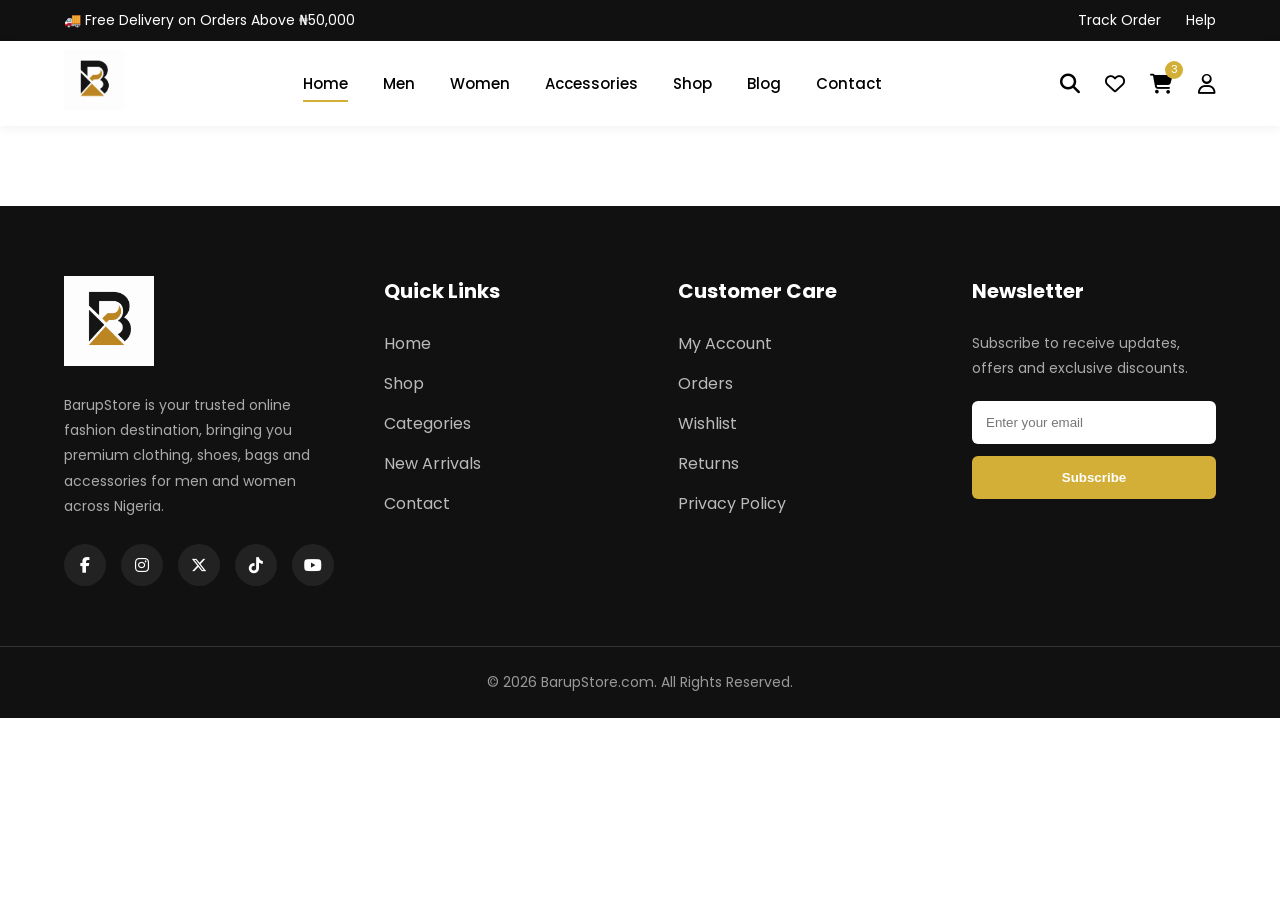
==== blog.html @ 4d6aa356 "Add files via upload" ====
<!DOCTYPE html>
<html lang="en">
<head>

<meta charset="UTF-8">
<meta name="viewport" content="width=device-width, initial-scale=1.0">

<title>BarupStore | Fashion For Everyone</title>
    <link rel="icon" href="images/logo.png">

<link rel="stylesheet" href="css/style.css">
<link rel="stylesheet" href="css/responsive.css">

<link rel="preconnect" href="https://fonts.googleapis.com">
<link href="https://fonts.googleapis.com/css2?family=Poppins:wght@300;400;500;600;700&display=swap" rel="stylesheet">

<link rel="stylesheet"
href="https://cdnjs.cloudflare.com/ajax/libs/font-awesome/6.7.2/css/all.min.css">

</head>

<body>

<!-- Top Bar -->

<div class="top-bar">

<div class="container">

<p>🚚 Free Delivery on Orders Above ₦50,000</p>

<div class="top-links">

<a href="#">Track Order</a>

<a href="#">Help</a>

</div>

</div>

</div>

<!-- Header -->

<header>

<div class="container nav">

<div class="logo">

<a href="#">

<img src="images/logo.png" alt="BarupStore">

</a>

</div>

<nav>

<ul class="nav-links">

<li><a href="./index.html" class="active">Home</a></li>

<li><a href="./men.html">Men</a></li>

<li><a href="./women.html">Women</a></li>

<li><a href="./accessories.html">Accessories</a></li>

<li><a href="./shope.html">Shop</a></li>

<li><a href="./blog.html">Blog</a></li>

<li><a href="./contact.html">Contact</a></li>

</ul>

</nav>

<div class="icons">

<i class="fa-solid fa-magnifying-glass"></i>

<i class="fa-regular fa-heart"></i>

<div class="cart">

<i class="fa-solid fa-cart-shopping"></i>

<span>3</span>

</div>

<i class="fa-regular fa-user"></i>

</div>

<div class="menu-btn">

<i class="fa-solid fa-bars"></i>

</div>

</div>

</header>


















<!--====================
FOOTER
=====================-->

<footer class="footer">

    <div class="container footer-container">

        <!-- Company -->
        <div class="footer-box">

            <img src="images/logo.png" alt="BarupStore Logo" class="footer-logo">

            <p>
                BarupStore is your trusted online fashion destination,
                bringing you premium clothing, shoes, bags and accessories
                for men and women across Nigeria.
            </p>

            <div class="social-links">

                <a href="#"><i class="fab fa-facebook-f"></i></a>

                <a href="#"><i class="fab fa-instagram"></i></a>

                <a href="#"><i class="fab fa-x-twitter"></i></a>

                <a href="#"><i class="fab fa-tiktok"></i></a>

                <a href="#"><i class="fab fa-youtube"></i></a>

            </div>

        </div>

        <!-- Quick Links -->

        <div class="footer-box">

            <h3>Quick Links</h3>

            <ul>

                <li><a href="#">Home</a></li>

                <li><a href="#">Shop</a></li>

                <li><a href="#">Categories</a></li>

                <li><a href="#">New Arrivals</a></li>

                <li><a href="#">Contact</a></li>

            </ul>

        </div>

        <!-- Customer -->

        <div class="footer-box">

            <h3>Customer Care</h3>

            <ul>

                <li><a href="#">My Account</a></li>

                <li><a href="#">Orders</a></li>

                <li><a href="#">Wishlist</a></li>

                <li><a href="#">Returns</a></li>

                <li><a href="#">Privacy Policy</a></li>

            </ul>

        </div>

        <!-- Newsletter -->

        <div class="footer-box">

            <h3>Newsletter</h3>

            <p>
                Subscribe to receive updates, offers and exclusive discounts.
            </p>

            <form class="newsletter">

                <input
                    type="email"
                    placeholder="Enter your email"
                    required
                >

                <button type="submit">

                    Subscribe

                </button>

            </form>

        </div>

    </div>

    <div class="footer-bottom">

        <div class="container">

            <p>

                © 2026 BarupStore.com. All Rights Reserved.

            </p>

        </div>

    </div>

</footer>

<script src="js/script.js"></script>

</body>
</html>
---- css/style.css ----
*{
margin:0;
padding:0;
box-sizing:border-box;
}

body{
font-family:'Poppins',sans-serif;
background:#fff;
}

a{
text-decoration:none;
color:inherit;
}

ul{
list-style:none;
}

.container{
width:90%;
max-width:1300px;
margin:auto;
}

/*======================
TOP BAR
======================*/

.top-bar{
background:#111;
color:#fff;
font-size:14px;
padding:10px 0;
}

.top-bar .container{
display:flex;
justify-content:space-between;
align-items:center;
}

.top-links{
display:flex;
gap:25px;
}

.top-links a{
transition:.3s;
}

.top-links a:hover{
color:#d4af37;
}

/*======================
HEADER
======================*/

header{
background:#fff;
position:sticky;
top:0;
z-index:999;
box-shadow:0 2px 10px rgba(0,0,0,.06);
}

.nav{
height:85px;
display:flex;
justify-content:space-between;
align-items:center;
}

.logo img{
height:60px;
}

.nav-links{
display:flex;
gap:35px;
}

.nav-links a{
font-size:15px;
font-weight:500;
position:relative;
transition:.3s;
}

.nav-links a::after{

content:"";
position:absolute;
left:0;
bottom:-8px;
width:0;
height:2px;
background:#d4af37;
transition:.3s;

}

.nav-links a:hover::after,
.nav-links .active::after{

width:100%;

}

.icons{

display:flex;
align-items:center;
gap:25px;
font-size:20px;
cursor:pointer;

}

.icons i:hover{
color:#d4af37;
}

.cart{
position:relative;
}

.cart span{

position:absolute;
top:-8px;
right:-10px;
background:#d4af37;
width:18px;
height:18px;
border-radius:50%;
display:flex;
align-items:center;
justify-content:center;
font-size:11px;
color:#fff;

}

.menu-btn{

display:none;
font-size:26px;
cursor:pointer;

}








/*========================
HERO
=========================*/

.hero{

min-height:100vh;

background:

linear-gradient(180deg,#070707,#111,#000);

display:flex;

align-items:center;

justify-content:space-between;

padding:80px 8%;

overflow:hidden;

color:#fff;

}


.hero-content{

width:40%;

z-index:10;

}

.hero-subtitle{

color:#d4af37;

letter-spacing:3px;

font-size:14px;

}

.hero h1{

font-size:65px;

margin:20px 0;

line-height:1.1;

}

.hero p{

color:#bbb;

line-height:1.8;

font-size:17px;

margin-bottom:35px;

}

.hero-buttons{

display:flex;

gap:20px;

}

.btn-primary{

padding:15px 35px;

background:#d4af37;

border-radius:50px;

color:#fff;

font-weight:600;

transition:.4s;

}

.btn-primary:hover{

transform:translateY(-5px);

}

.btn-outline{

padding:15px 35px;

border:1px solid #fff;

border-radius:50px;

}

.btn-outline:hover{

background:#fff;

color:#000;

}

.carousel{

width:55%;

position:relative;

height:600px;

display:flex;

align-items:center;

justify-content:center;

perspective:1200px;

overflow:hidden;

}

.cards{

position:relative;

width:100%;

height:100%;

}

.card{

position:absolute;

top:50%;

left:50%;

width:260px;

height:430px;

background:rgba(255,255,255,.08);

backdrop-filter:blur(18px);

border-radius:30px;

overflow:hidden;

transition:.8s;

transform-style:preserve-3d;

box-shadow:0 30px 70px rgba(0,0,0,.4);

}

.card img{

width:100%;

height:330px;

object-fit:cover;

}

.card-info{

padding:20px;

}

.card-info h3{

margin-bottom:10px;

}

.card-info span{

color:#d4af37;

font-weight:bold;

}

.prev,
.next{

position:absolute;

top:50%;

transform:translateY(-50%);

width:55px;

height:55px;

border:none;

border-radius:50%;

background:#d4af37;

color:#fff;

font-size:22px;

cursor:pointer;

z-index:99;

}

.prev{

left:0;

}

.next{

right:0;

}














/*====================
CATEGORIES
=====================*/

.categories{

padding:50px 8%;

background:#fff;

}

.section-title{

text-align:center;

margin-bottom:70px;

}

.section-title span{

color:#d4af37;

letter-spacing:4px;

font-size:14px;

font-weight:600;

}

.section-title h2{

font-size:48px;

margin:20px 0;

color:#111;

}

.section-title p{

max-width:650px;

margin:auto;

color:#666;

line-height:1.8;

}

.category-grid{

display:grid;

grid-template-columns:2fr 1fr 1fr;

grid-auto-rows:280px;

gap:25px;

}

.large{

grid-row:span 2;

}

.category-card{

position:relative;

overflow:hidden;

border-radius:30px;

cursor:pointer;

}

.category-card img{

width:100%;

height:100%;

object-fit:cover;

transition:.7s;

}

.category-card:hover img{

transform:scale(1.15);

}

.overlay{

position:absolute;

left:0;

right:0;

top:0;

bottom:0;

background:linear-gradient(

to top,

rgba(0,0,0,.85),

transparent

);

display:flex;

flex-direction:column;

justify-content:flex-end;

padding:35px;

color:#fff;

}

.overlay h3{

font-size:30px;

margin-bottom:15px;

}

.overlay a{

display:inline-block;

width:max-content;

padding:12px 28px;

background:#d4af37;

border-radius:40px;

color:#fff;

font-weight:600;

transition:.3s;

}

.overlay a:hover{

transform:translateY(-4px);

}












/*=====================
NEW ARRIVALS
======================*/

.new-arrivals{

padding:50px 8%;

background:
linear-gradient(
180deg,
#fafafa,
#ffffff,
#f8f8f8
);

overflow:hidden;

}

.arrival-wrapper{

position:relative;

margin-top:70px;

}

.arrival-slider{

display:flex;

gap:30px;

overflow-x:auto;

scroll-behavior:smooth;

padding:20px 10px;

scrollbar-width:none;

}

.arrival-slider::-webkit-scrollbar{
display:none;
}

.product-card{

min-width:330px;

background:rgba(255,255,255,.75);

backdrop-filter:blur(20px);

border-radius:30px;

overflow:hidden;

position:relative;

box-shadow:
0 20px 60px rgba(0,0,0,.08);

transition:.5s;

}

.product-card:hover{

transform:
translateY(-15px);

box-shadow:
0 30px 80px rgba(0,0,0,.15);

}

.product-image{

height:350px;

overflow:hidden;

}

.product-image img{

width:100%;

height:100%;

object-fit:cover;

transition:.8s;

}

.product-card:hover img{

transform:scale(1.1);

}

.discount{

position:absolute;

top:20px;

left:20px;

background:#d4af37;

color:#fff;

padding:8px 15px;

border-radius:30px;

font-size:14px;

font-weight:600;

z-index:5;

}

.product-icons{

position:absolute;

top:20px;

right:-60px;

display:flex;

flex-direction:column;

gap:12px;

transition:.4s;

z-index:5;

}

.product-card:hover .product-icons{

right:20px;

}

.product-icons a{

width:42px;

height:42px;

background:#fff;

border-radius:50%;

display:flex;

justify-content:center;

align-items:center;

color:#111;

box-shadow:
0 10px 30px rgba(0,0,0,.1);

}

.product-info{

padding:25px;

}

.rating{

color:#d4af37;

margin-bottom:10px;

}

.category{

font-size:12px;

letter-spacing:2px;

color:#888;

display:block;

margin-bottom:10px;

}

.product-info h3{

font-size:22px;

margin-bottom:15px;

}

.price{

display:flex;

gap:15px;

align-items:center;

margin-bottom:20px;

}

.new-price{

font-size:22px;

font-weight:700;

color:#111;

}

.old-price{

text-decoration:line-through;

color:#999;

}

.discover-btn{

display:block;

text-align:center;

padding:14px;

border-radius:50px;

background:#111;

color:#fff;

font-weight:600;

transition:.4s;

}

.discover-btn:hover{

background:#d4af37;

}

.arrival-btn{

position:absolute;

top:45%;

transform:translateY(-50%);

width:60px;

height:60px;

border:none;

border-radius:50%;

background:#111;

color:#fff;

cursor:pointer;

z-index:10;

}

.prev-arrival{

left:-20px;

}

.next-arrival{

right:-20px;

}










/*====================
PROMO BANNER
=====================*/

.promo-banner{

position:relative;

height:400px;

margin:80px 0;

background:url("../images/banner/luxury-banner.jpg") center/cover;

display:flex;

align-items:center;

justify-content:center;

overflow:hidden;

}

.promo-overlay{

position:absolute;

inset:0;

background:

linear-gradient(

90deg,

rgba(0,0,0,.85),

rgba(0,0,0,.45),

rgba(0,0,0,.85)

);

backdrop-filter:blur(2px);

}

.promo-content{

position:relative;

max-width:900px;

text-align:center;

padding:10px;

border-radius:35px;

background:rgba(255,255,255,.08);

backdrop-filter:blur(25px);

border:1px solid rgba(255,255,255,.12);

box-shadow:

0 30px 80px rgba(0,0,0,.35);

color:#fff;

animation:floatCard 6s ease-in-out infinite;

}

@keyframes floatCard{

0%,100%{

transform:translateY(0);

}

50%{

transform:translateY(-12px);

}

}

.promo-tag{

display:inline-block;

padding:10px 24px;

border-radius:40px;

background:#d4af37;

font-size:14px;

letter-spacing:3px;

font-weight:600;

margin-bottom:25px;

}

.promo-content h2{

font-size:18px;

font-weight:500;

margin-bottom:11px;

}

.promo-content h1{

font-size:42px;

line-height:1;

margin-bottom:5px;

}

.promo-content h1 span{

color:#d4af37;

}

.promo-content p{

font-size:10px;

color:#ddd;

line-height:1;

margin-bottom:40px;

}

.countdown{

display:flex;

justify-content:center;

gap:10px;

margin-bottom:25px;

}

.time-box{

width:65px;

height:65px;

border-radius:20px;

background:rgba(255,255,255,.12);

display:flex;

flex-direction:column;

justify-content:center;

align-items:center;

}

.time-box span{

font-size:24px;

font-weight:700;

color:#fff;

}

.time-box small{

margin-top:2px;

font-size:10px;

letter-spacing:1px;

color:#ddd;

}

.promo-btn{

display:inline-block;

padding:18px 25px;

border-radius:50px;

background:#d4af37;

color:#fff;

font-weight:600;

font-size:12px;

transition:.4s;

}

.promo-btn:hover{

transform:translateY(-5px);

box-shadow:

0 15px 35px rgba(212,175,55,.45);

}















/*====================
SLIM CAMPAIGN
=====================*/

.campaign-slider{

height:320px;

margin:50px auto;

border-radius:30px;

overflow:hidden;

position:relative;

max-width:1400px;

}

.campaign-slide{

position:absolute;

inset:0;

background-size:cover;

background-position:center;

opacity:0;

visibility:hidden;

transition:1s;

animation:kenburns 8s linear infinite;

}

.campaign-slide.active{

opacity:1;

visibility:visible;

}

@keyframes kenburns{

from{

transform:scale(1);

}

to{

transform:scale(1.12);

}

}

.campaign-overlay{

position:absolute;

inset:0;

background:

linear-gradient(

90deg,

rgba(0,0,0,.75),

rgba(0,0,0,.35),

rgba(0,0,0,.75)

);

}

.campaign-content{

position:absolute;

left:70px;

top:50%;

transform:translateY(-50%);

background:rgba(255,255,255,.08);

backdrop-filter:blur(20px);

padding:35px 45px;

border-radius:20px;

max-width:470px;

animation:contentFade .8s;

}

@keyframes contentFade{

from{

opacity:0;

transform:

translateY(30px);

}

to{

opacity:1;

transform:

translateY(0);

}

}

.campaign-content span{

color:#d4af37;

letter-spacing:3px;

font-size:13px;

}

.gold-line{

width:70px;

height:3px;

background:#d4af37;

margin:15px 0;

animation:grow 1s;

}

@keyframes grow{

from{

width:0;

}

to{

width:70px;

}

}

.campaign-content h2{

font-size:30px;

color:#fff;

margin-bottom:15px;

}

.campaign-content p{

color:#ddd;

margin-bottom:25px;

line-height:1.8;

}

.campaign-content a{

display:inline-block;

padding:14px 30px;

background:#d4af37;

border-radius:40px;

color:#fff;

font-weight:600;

transition:.4s;

}

.campaign-content a:hover{

transform:translateY(-3px);

}

.campaign-progress{

position:absolute;

top:0;

left:0;

height:4px;

width:100%;

background:#ffffff30;

z-index:20;

overflow:hidden;

}

.campaign-progress::after{

content:"";

display:block;

height:100%;

width:100%;

background:#d4af37;

animation:progress 6s linear infinite;

}

@keyframes progress{

from{

transform:translateX(-100%);

}

to{

transform:translateX(0);

}

}

.campaign-prev,
.campaign-next{

position:absolute;

top:50%;

transform:translateY(-50%);

width:45px;

height:45px;

border:none;

border-radius:50%;

background:rgba(255,255,255,.15);

backdrop-filter:blur(10px);

color:#fff;

cursor:pointer;

z-index:15;

}

.campaign-prev{

left:20px;

}

.campaign-next{

right:20px;

}

.campaign-dots{

position:absolute;

bottom:20px;

left:50%;

transform:translateX(-50%);

display:flex;

gap:10px;

z-index:20;

}

.campaign-dot{

width:12px;

height:12px;

border-radius:50%;

background:#fff6;

cursor:pointer;

transition:.3s;

}

.campaign-dot.active{

background:#d4af37;

}













/*====================
BEST SELLERS
=====================*/

.best-sellers{

padding:10px 4%;

background:#fff;

}

.filter-buttons{

display:flex;

justify-content:center;

gap:20px;

margin:50px 0;

flex-wrap:wrap;

}

.filter-btn{

padding:14px 28px;

border:none;

background:#f3f3f3;

border-radius:40px;

cursor:pointer;

font-weight:600;

transition:.4s;

}

.filter-btn.active,
.filter-btn:hover{

background:#111;

color:#fff;

}

.seller-grid{

display:grid;

grid-template-columns:repeat(auto-fit,minmax(280px,1fr));

gap:35px;

}

.seller-card{

background:#fff;

border-radius:25px;

overflow:hidden;

box-shadow:0 20px 50px rgba(0,0,0,.08);

transition:.4s;

}

.seller-card:hover{

transform:translateY(-12px);

box-shadow:0 30px 70px rgba(0,0,0,.15);

}

.seller-image{

height:340px;

overflow:hidden;

background:#f8f8f8;

}

.seller-image img{

width:100%;

height:100%;

object-fit:cover;

transition:.7s;

}

.seller-card:hover img{

transform:scale(1.1);

}

.seller-info{

padding:25px;

}

.seller-info span{

font-size:12px;

letter-spacing:2px;

color:#999;

}

.seller-info h3{

margin:15px 0;

font-size:22px;

}

.stars{

color:#d4af37;

margin-bottom:18px;

}

.seller-price{

display:flex;

gap:12px;

align-items:center;

margin-bottom:25px;

}

.seller-price strong{

font-size:24px;

}

.seller-price del{

color:#999;

}

.seller-info button{

width:100%;

padding:15px;

border:none;

border-radius:50px;

background:#111;

color:#fff;

font-weight:600;

cursor:pointer;

transition:.4s;

}

.seller-info button:hover{

background:#d4af37;

}

.view-all{

margin-top:70px;

text-align:center;

}

.view-all a{

display:inline-block;

padding:18px 45px;

background:#111;

color:#fff;

border-radius:50px;

transition:.4s;

}

.view-all a:hover{

background:#d4af37;

}










/*====================
WHY CHOOSE US
=====================*/

.why-us{

padding:120px 8%;

background:#111;

color:#fff;

}

.why-grid{

margin-top:70px;

display:grid;

grid-template-columns:repeat(auto-fit,minmax(260px,1fr));

gap:35px;

}

.why-card{

background:rgba(255,255,255,.05);

backdrop-filter:blur(18px);

border:1px solid rgba(255,255,255,.08);

padding:45px 30px;

border-radius:25px;

text-align:center;

transition:.5s;

position:relative;

overflow:hidden;

}

.why-card::before{

content:"";

position:absolute;

left:-100%;

top:0;

width:100%;

height:4px;

background:#d4af37;

transition:.6s;

}

.why-card:hover::before{

left:0;

}

.why-card:hover{

transform:translateY(-12px);

box-shadow:0 25px 60px rgba(212,175,55,.25);

}

.icon-box{

width:90px;

height:90px;

margin:auto;

border-radius:50%;

background:#d4af37;

display:flex;

align-items:center;

justify-content:center;

font-size:34px;

margin-bottom:30px;

transition:.4s;

}

.why-card:hover .icon-box{

transform:rotate(10deg) scale(1.08);

}

.why-card h3{

margin-bottom:18px;

font-size:24px;

}

.why-card p{

line-height:1.8;

color:#ccc;

}









/*====================
TESTIMONIALS
=====================*/

.testimonials{

padding:50px 8%;

background:#fafafa;

}

.testimonial-slider{

margin-top:70px;

display:grid;

grid-template-columns:repeat(auto-fit,minmax(320px,1fr));

gap:35px;

}

.testimonial-card{

background:#fff;

padding:40px;

border-radius:25px;

box-shadow:0 20px 50px rgba(0,0,0,.08);

transition:.4s;

}

.testimonial-card:hover{

transform:translateY(-12px);

}

.quote{

font-size:45px;

color:#d4af37;

margin-bottom:20px;

}

.testimonial-card p{

line-height:1.9;

color:#666;

margin-bottom:35px;

}

.client{

display:flex;

align-items:center;

gap:18px;

}

.client img{

width:70px;

height:70px;

border-radius:50%;

object-fit:cover;

}

.client h4{

margin-bottom:5px;

}

.client span{

color:#999;

font-size:14px;

}


























/*======================
MEN HERO
=======================*/

.men-hero{

height:90vh;

background:

url("../images/products/product2.jpg")
center center/cover;

position:relative;

display:flex;

align-items:center;

}

.hero-overlay{

position:absolute;

left:0;

top:0;

width:100%;

height:100%;

background:

linear-gradient(

90deg,

rgba(0,0,0,.82),

rgba(0,0,0,.55),

rgba(0,0,0,.2)

);

}

.hero-container{

width:90%;

max-width:1300px;

margin:auto;

position:relative;

z-index:10;

}

.hero-left{

max-width:600px;

color:white;

}

.hero-tag{

display:inline-block;

padding:10px 24px;

background:#D4AF37;

border-radius:40px;

letter-spacing:3px;

font-size:13px;

margin-bottom:25px;

}

.hero-left h1{

font-size:42px;

line-height:1.05;

margin-bottom:25px;

}

.hero-left p{

font-size:18px;

line-height:1.9;

color:#ddd;

margin-bottom:45px;

}

.hero-buttons{

display:flex;

gap:20px;

}

.shop-btn{

padding:18px 40px;

background:#D4AF37;

border-radius:50px;

color:white;

font-weight:600;

transition:.4s;

}

.shop-btn:hover{

transform:translateY(-5px);

}

.lookbook-btn{

padding:18px 40px;

border:1px solid white;

border-radius:50px;

color:white;

transition:.4s;

}

.lookbook-btn:hover{

background:white;

color:black;

}






/*====================
LUXURY FILTER
=====================*/

.filter-section{

padding:80px 8%;

background:#fafafa;

}

.filter-container{

background:#fff;

border-radius:30px;

padding:40px;

box-shadow:0 20px 60px rgba(0,0,0,.08);

}

.search-box{

display:flex;

align-items:center;

gap:15px;

padding:18px 25px;

border-radius:50px;

background:#f3f3f3;

margin-bottom:40px;

}

.search-box input{

border:none;

background:none;

width:100%;

outline:none;

font-size:16px;

}

.filter-group{

margin-bottom:35px;

}

.filter-group h4{

margin-bottom:18px;

font-size:18px;

color:#111;

}

.chips,
.sizes{

display:flex;

flex-wrap:wrap;

gap:15px;

}

.chip,
.sizes button{

padding:12px 24px;

border:none;

border-radius:40px;

background:#f4f4f4;

cursor:pointer;

font-weight:600;

transition:.35s;

}

.chip.active,
.chip:hover,
.sizes button:hover{

background:#111;

color:#fff;

}

.colors{

display:flex;

gap:18px;

}

.colors span{

width:35px;

height:35px;

border-radius:50%;

cursor:pointer;

transition:.3s;

}

.colors span:hover{

transform:scale(1.2);

}

.price-slider{

width:100%;

accent-color:#d4af37;

}

.bottom-filter{

margin-top:50px;

display:flex;

justify-content:space-between;

align-items:center;

flex-wrap:wrap;

gap:20px;

}

.sort-box select{

padding:15px 25px;

border-radius:40px;

border:none;

background:#111;

color:#fff;

font-size:15px;

}

.product-count{

font-weight:600;

color:#666;

}




.luxury-card{

background:#fff;

border-radius:28px;

overflow:hidden;

position:relative;

transition:.45s;

box-shadow:
0 20px 60px rgba(0,0,0,.08);

}

.luxury-card:hover{

transform:
translateY(-15px);

box-shadow:
0 35px 80px rgba(0,0,0,.16);

}

.product-image{

height:360px;

background:#f8f8f8;

display:flex;

align-items:center;

justify-content:center;

overflow:hidden;

}

.product-image img{

width:90%;

transition:.7s;

}

.luxury-card:hover img{

transform:
scale(1.08);

}

.badge{

position:absolute;

top:20px;

left:20px;

padding:8px 18px;

background:#d4af37;

color:#fff;

border-radius:30px;

font-size:12px;

font-weight:600;

}

.card-icons{

position:absolute;

top:20px;

right:-60px;

display:flex;

flex-direction:column;

gap:12px;

transition:.4s;

}

.luxury-card:hover .card-icons{

right:20px;

}

.card-icons a{

width:42px;

height:42px;

border-radius:50%;

background:white;

display:flex;

justify-content:center;

align-items:center;

color:#111;

box-shadow:
0 15px 30px rgba(0,0,0,.1);

}

.product-details{

padding:28px;

}

.product-details small{

letter-spacing:2px;

color:#999;

}

.product-details h3{

margin:15px 0;

font-size:24px;

}

.rating{

color:#d4af37;

margin-bottom:15px;

}

.rating span{

color:#777;

margin-left:8px;

font-size:14px;

}

.price{

display:flex;

gap:12px;

align-items:center;

margin-bottom:18px;

}

.price strong{

font-size:24px;

}

.price del{

color:#999;

}

.stock{

margin:18px 0;

color:#1d7c3a;

font-weight:600;

}

.product-details button{

width:100%;

padding:16px;

border:none;

border-radius:50px;

background:#111;

color:white;

font-size:16px;

font-weight:600;

cursor:pointer;

transition:.35s;

}

.product-details button:hover{

background:#d4af37;

}













/*=====================
FOOTER
======================*/

.footer{
    background:#111;
    color:#ddd;
    padding:70px 0 0;
    margin-top:80px;
}

.footer-container{
    display:grid;
    grid-template-columns:repeat(4,1fr);
    gap:50px;
}

.footer-logo{
    width:90px;
    margin-bottom:20px;
}

.footer-box p{
    line-height:1.8;
    font-size:14px;
    color:#aaa;
}

.footer-box h3{
    color:#fff;
    margin-bottom:25px;
    font-size:20px;
}

.footer-box ul{
    display:flex;
    flex-direction:column;
    gap:15px;
}

.footer-box ul a{
    color:#bbb;
    transition:.3s;
}

.footer-box ul a:hover{
    color:#d4af37;
    padding-left:6px;
}

.social-links{
    display:flex;
    gap:15px;
    margin-top:25px;
}

.social-links a{
    width:42px;
    height:42px;
    background:#222;
    border-radius:50%;
    display:flex;
    justify-content:center;
    align-items:center;
    color:#fff;
    transition:.3s;
}

.social-links a:hover{
    background:#d4af37;
    transform:translateY(-4px);
}

.newsletter{
    margin-top:20px;
}

.newsletter input{
    width:100%;
    padding:14px;
    border:none;
    outline:none;
    border-radius:6px;
    margin-bottom:12px;
}

.newsletter button{
    width:100%;
    padding:14px;
    border:none;
    cursor:pointer;
    border-radius:6px;
    background:#d4af37;
    color:#fff;
    font-weight:600;
    transition:.3s;
}

.newsletter button:hover{
    background:#b98b12;
}

.footer-bottom{
    border-top:1px solid #333;
    margin-top:60px;
    padding:25px 0;
    text-align:center;
    color:#999;
    font-size:14px;
}
---- css/responsive.css ----
@media(max-width:992px){

nav{

position:fixed;
top:85px;
left:-100%;
width:280px;
height:100vh;
background:#fff;
box-shadow:5px 0 15px rgba(0,0,0,.1);
transition:.4s;

}

nav.active{

left:0;

}

.nav-links{

flex-direction:column;
padding:40px;

}

.menu-btn{

display:block;

}

.icons{

gap:18px;

}

}

@media(max-width:768px){

.top-bar{

display:none;

}

.logo img{

height:50px;

}

.icons{

font-size:18px;

}

.icons i:nth-child(1),
.icons i:nth-child(2){

display:none;

}

}

@media(max-width:500px){

.container{

width:95%;

}

.logo img{

height:45px;

}

.nav{

height:75px;

}

}








@media(max-width:992px){

.hero{

flex-direction:column;

justify-content:center;

text-align:center;

padding:60px 20px;

}

.hero-content{

width:100%;

margin-bottom:60px;

}

.hero h1{

font-size:42px;

}

.carousel{

width:100%;

height:500px;

}

.card{

width:220px;

height:370px;

}

.card img{

height:270px;

}

}

@media(max-width:600px){

.hero{

min-height:auto;

padding:50px 15px;

}

.hero h1{

font-size:34px;

}

.hero-buttons{

justify-content:center;

flex-wrap:wrap;

}

.card{

width:180px;

height:320px;

}

.card img{

height:220px;

}

}











@media(max-width:992px){

.category-grid{

grid-template-columns:1fr 1fr;

}

.large{

grid-row:span 1;

}

}

@media(max-width:768px){

.categories{

padding:80px 20px;

}

.section-title h2{

font-size:34px;

}

.category-grid{

grid-template-columns:1fr;

grid-auto-rows:260px;

}

.large{

height:320px;

}

}












@media(max-width:768px){

.new-arrivals{

padding:80px 20px;

}

.product-card{

min-width:280px;

}

.product-image{

height:280px;

}

.arrival-btn{

display:none;

}

}











@media(max-width:768px){

.promo-banner{

height:auto;

padding:80px 20px;

}

.promo-content{

padding:40px 25px;

}

.promo-content h1{

font-size:46px;

}

.promo-content h2{

font-size:22px;

}

.countdown{

flex-wrap:wrap;

gap:15px;

}

.time-box{

width:80px;

height:80px;

}

.time-box span{

font-size:28px;

}

}











@media(max-width:768px){

.best-sellers{

padding:80px 20px;

}

.filter-buttons{

gap:10px;

}

.filter-btn{

padding:12px 20px;

font-size:14px;

}

.seller-image{

height:280px;

}

}










@media(max-width:768px){

.campaign-slider{

height:220px;

margin:70px 20px;

border-radius:20px;

}

.campaign-content{

left:20px;

right:20px;

padding:20px;

max-width:none;

}

.campaign-content h2{

font-size:24px;

}

.campaign-content p{

display:none;

}

.campaign-prev,
.campaign-next{

display:none;

}

}





























@media(max-width:768px){

.men-hero{

height:75vh;

}

.hero-left h1{

font-size:42px;

}

.hero-left p{

font-size:16px;

}

.hero-buttons{

flex-direction:column;

}

.shop-btn,
.lookbook-btn{

text-align:center;

}

}




@media(max-width:768px){

.filter-section{

padding:60px 20px;

}

.filter-container{

padding:25px;

}

.bottom-filter{

flex-direction:column;

align-items:flex-start;

}

.search-box{

padding:15px 20px;

}

}






/*=====================
FOOTER RESPONSIVE
======================*/

@media(max-width:992px){

.footer-container{

grid-template-columns:repeat(2,1fr);

}

}

@media(max-width:768px){

.footer{

padding-top:50px;

}

.footer-container{

grid-template-columns:1fr;

gap:40px;

}

.footer-box{

text-align:center;

}

.social-links{

justify-content:center;

}

.footer-logo{

margin:auto;
display:block;
margin-bottom:20px;

}

}
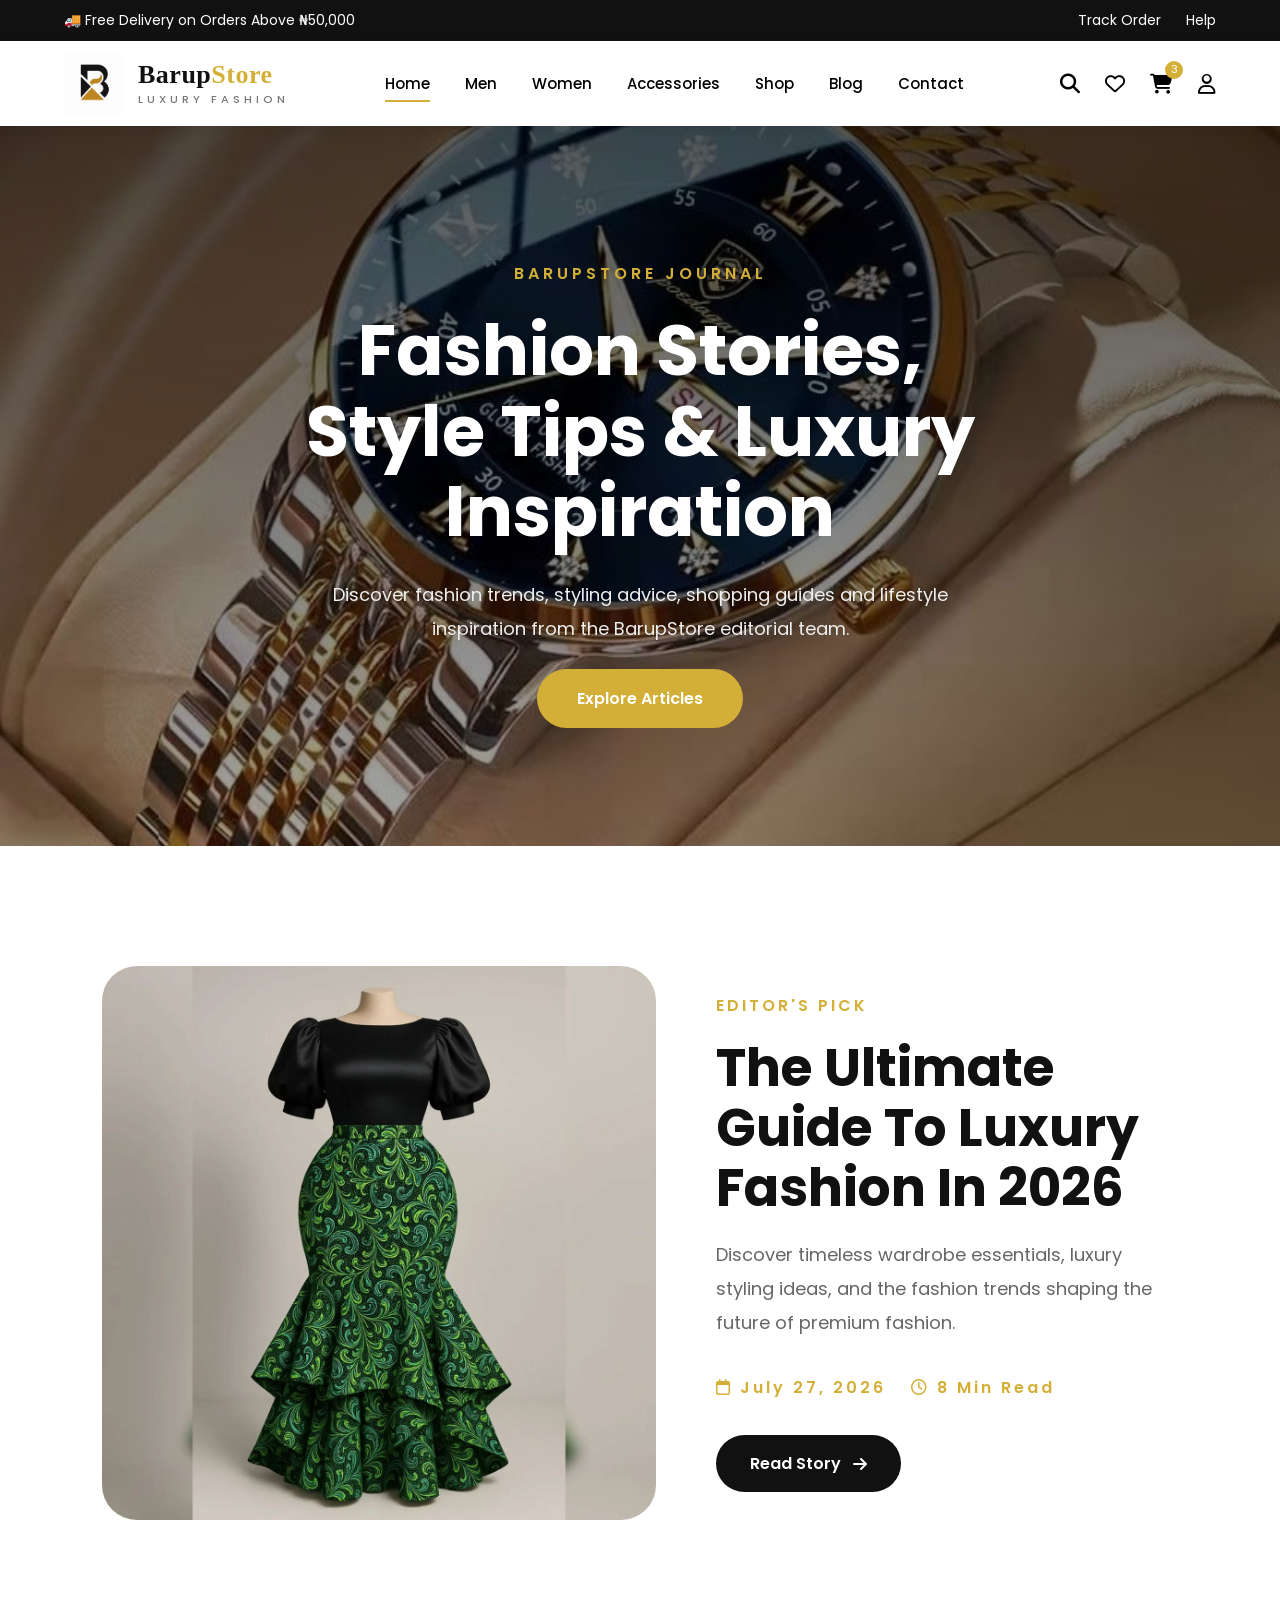
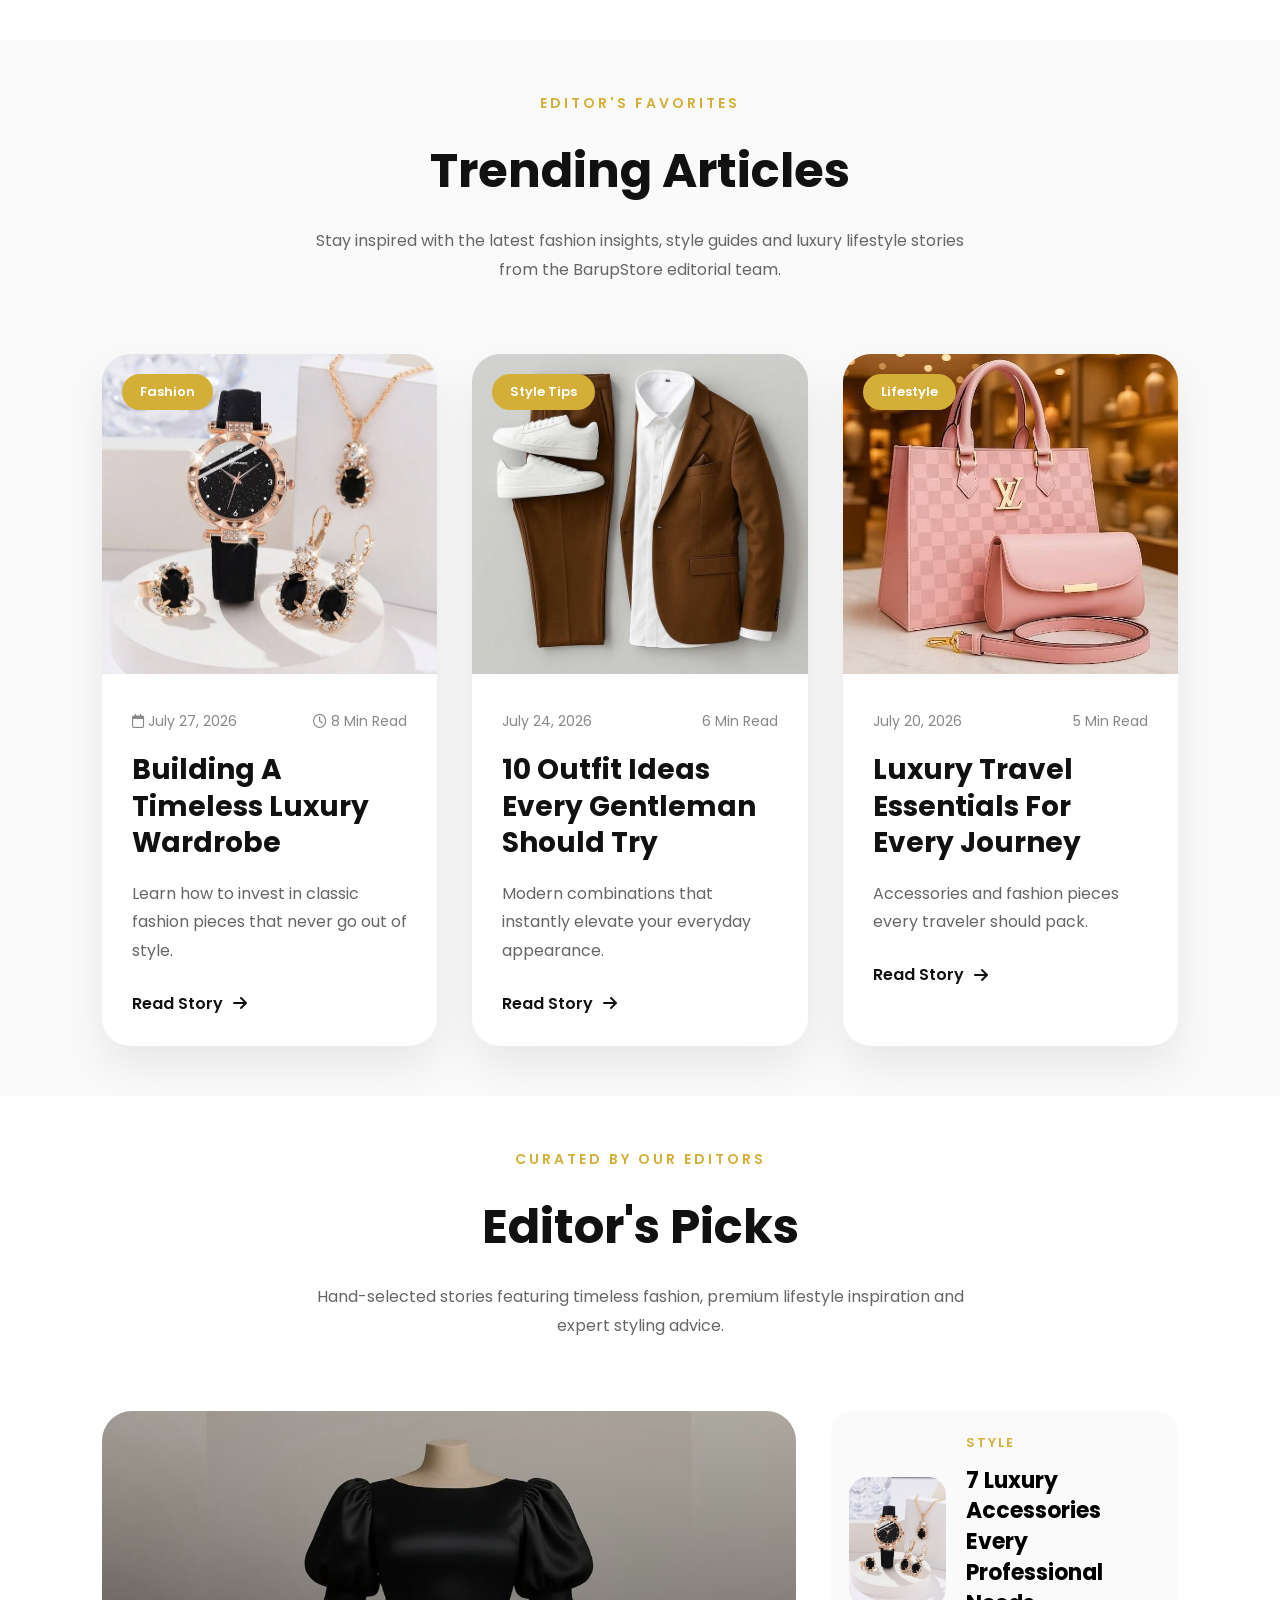
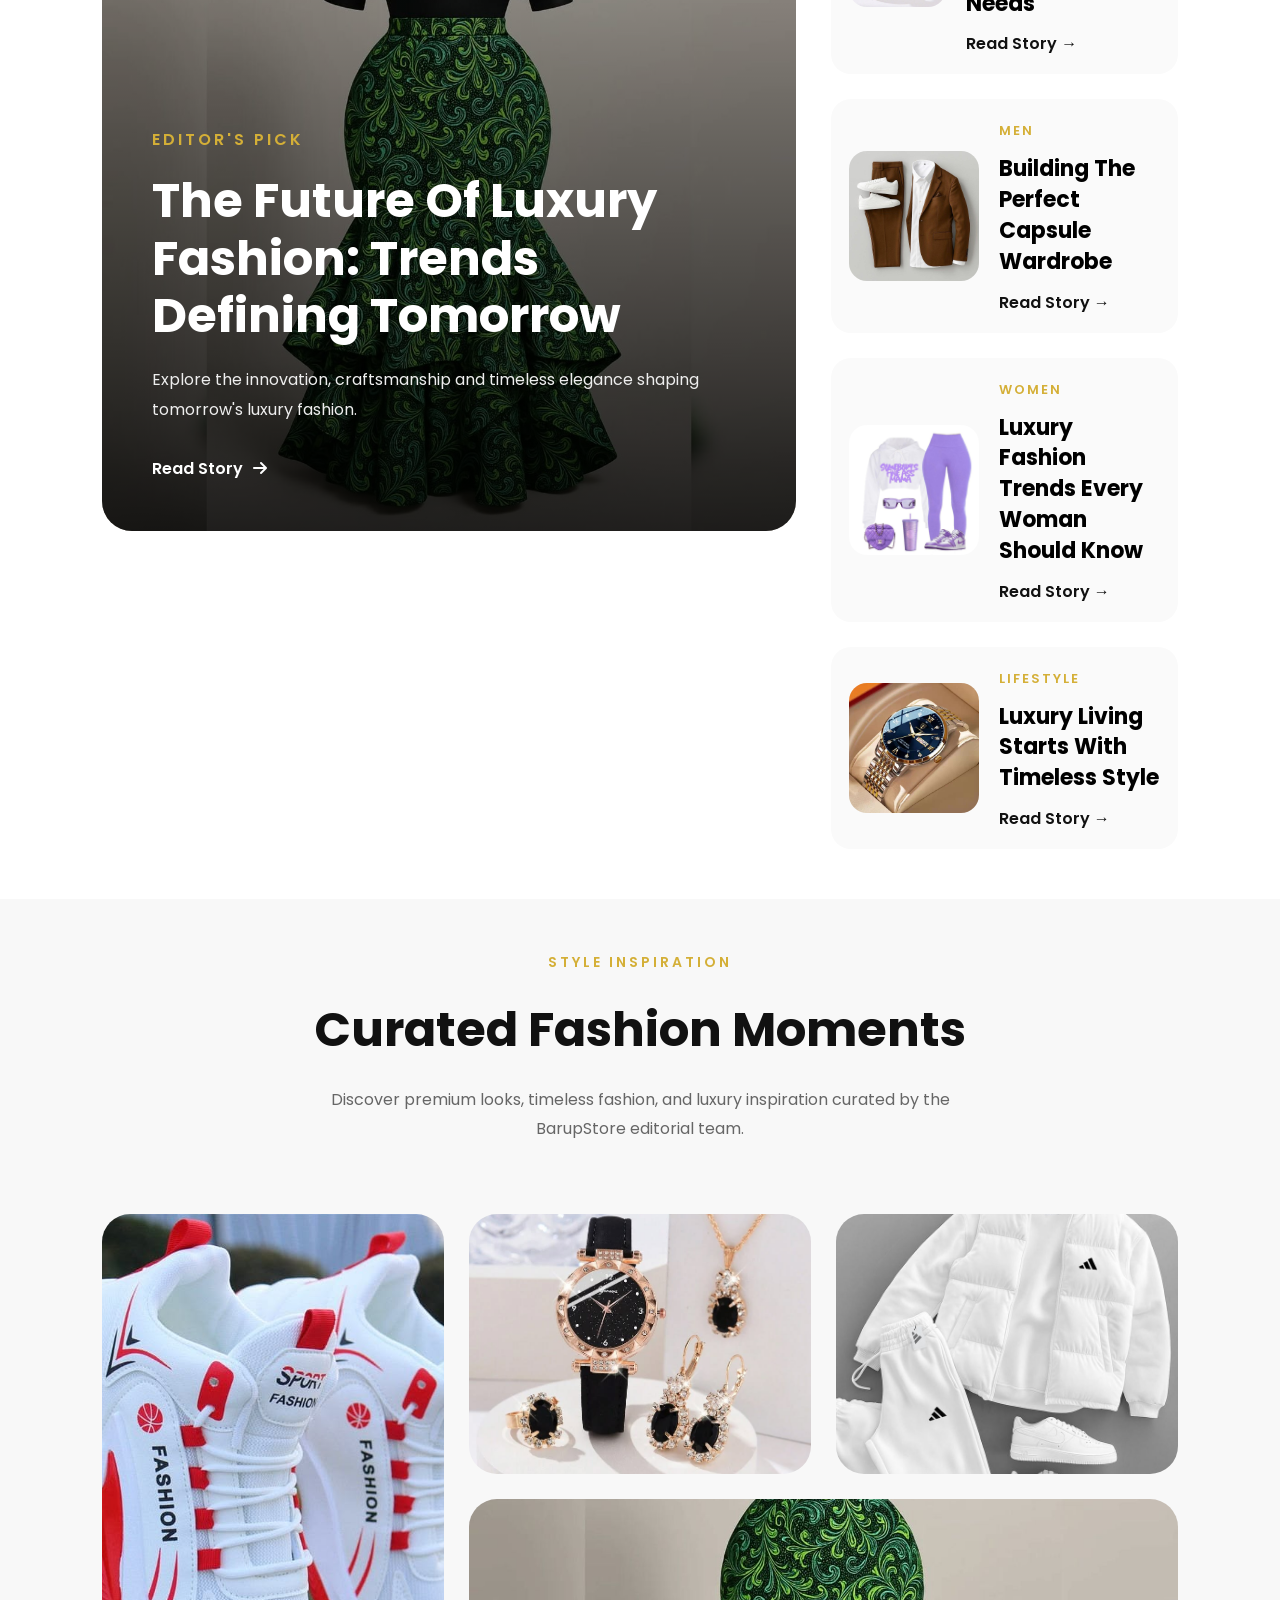
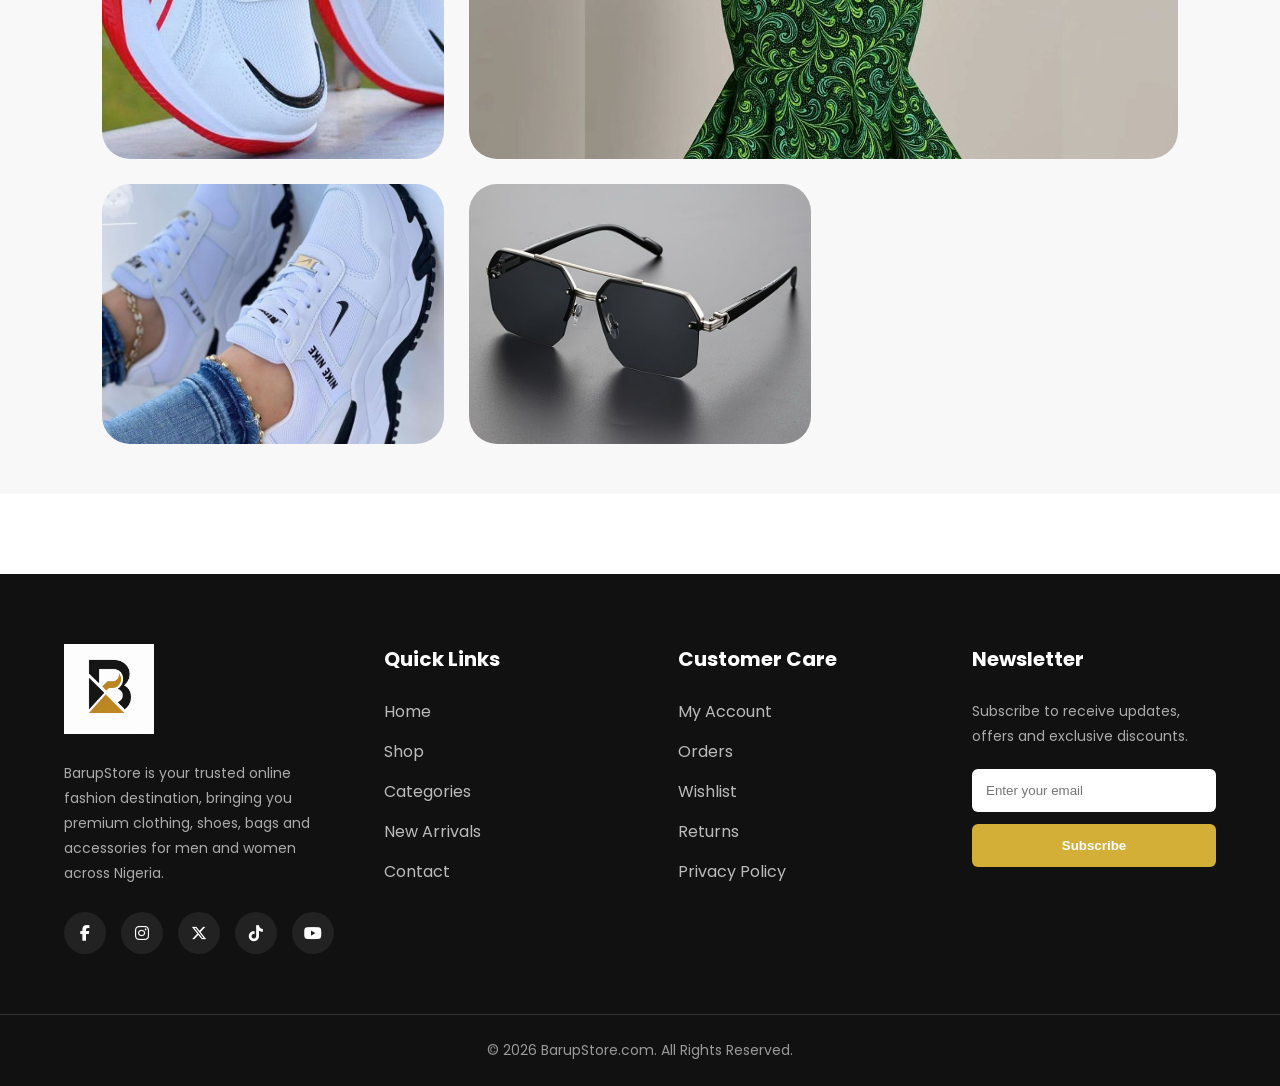
==== commit 0f5d512c: "Update blog.html" ====
--- a/blog.html
+++ b/blog.html
@@ -49,11 +49,21 @@
 
 <div class="logo">
 
-<a href="#">
-
-<img src="images/logo.png" alt="BarupStore">
-
-</a>
+    <a href="index.html">
+
+        <img src="images/logo.png" alt="BarupStore Logo">
+
+        <div class="logo-text">
+
+            <h2>
+                <span class="barup">Barup</span><span class="store">Store</span>
+            </h2>
+
+            <p>Luxury Fashion</p>
+
+        </div>
+
+    </a>
 
 </div>
 
@@ -69,7 +79,7 @@
 
 <li><a href="./accessories.html">Accessories</a></li>
 
-<li><a href="./shope.html">Shop</a></li>
+<li><a href="./shop.html">Shop</a></li>
 
 <li><a href="./blog.html">Blog</a></li>
 
@@ -113,11 +123,577 @@
 
 
 
-
-
-
-
-
+<!--==========================
+BLOG HERO
+===========================-->
+
+<section class="blog-hero">
+
+    <div class="blog-overlay"></div>
+
+    <div class="blog-content">
+
+        <span>BARUPSTORE JOURNAL</span>
+
+        <h1>
+            Fashion Stories,
+            Style Tips &
+            Luxury Inspiration
+        </h1>
+
+        <p>
+
+            Discover fashion trends, styling advice,
+            shopping guides and lifestyle inspiration
+            from the BarupStore editorial team.
+
+        </p>
+
+        <a href="#featured-post" class="shop-btn">
+
+            Explore Articles
+
+        </a>
+
+    </div>
+
+</section>
+
+
+
+
+
+
+
+<!--=================================
+FEATURED STORY
+==================================-->
+
+<section class="featured-story" id="featured-post">
+
+    <div class="featured-image">
+
+        <img src="images/products/women.jpg" alt="Luxury Fashion">
+
+    </div>
+
+    <div class="featured-content">
+
+        <span>EDITOR'S PICK</span>
+
+        <h2>
+
+            The Ultimate Guide
+            To Luxury Fashion
+            In 2026
+
+        </h2>
+
+        <p>
+
+            Discover timeless wardrobe essentials,
+            luxury styling ideas, and the fashion
+            trends shaping the future of premium fashion.
+
+        </p>
+
+        <div class="story-meta">
+
+            <span>
+
+                <i class="fa-regular fa-calendar"></i>
+
+                July 27, 2026
+
+            </span>
+
+            <span>
+
+                <i class="fa-regular fa-clock"></i>
+
+                8 Min Read
+
+            </span>
+
+        </div>
+
+        <a href="#" class="read-story">
+
+            Read Story
+
+            <i class="fa-solid fa-arrow-right"></i>
+
+        </a>
+
+    </div>
+
+</section>
+
+
+
+
+
+<!--=================================
+TRENDING ARTICLES
+==================================-->
+
+<section class="trending-articles">
+
+    <div class="section-title">
+
+        <span>EDITOR'S FAVORITES</span>
+
+        <h2>Trending Articles</h2>
+
+        <p>
+
+            Stay inspired with the latest fashion insights,
+            style guides and luxury lifestyle stories from
+            the BarupStore editorial team.
+
+        </p>
+
+    </div>
+
+    <div class="article-grid">
+
+        <!-- Article 1 -->
+
+        <article class="article-card">
+
+            <div class="article-image">
+
+                <img src="images/products/ACCESSORIES.jpg" alt="Luxury Fashion">
+
+                <span class="article-badge">
+
+                    Fashion
+
+                </span>
+
+            </div>
+
+            <div class="article-content">
+
+                <div class="article-meta">
+
+                    <span>
+
+                        <i class="fa-regular fa-calendar"></i>
+
+                        July 27, 2026
+
+                    </span>
+
+                    <span>
+
+                        <i class="fa-regular fa-clock"></i>
+
+                        8 Min Read
+
+                    </span>
+
+                </div>
+
+                <h3>
+
+                    Building A Timeless Luxury Wardrobe
+
+                </h3>
+
+                <p>
+
+                    Learn how to invest in classic fashion
+                    pieces that never go out of style.
+
+                </p>
+
+                <a href="#">
+
+                    Read Story
+
+                    <i class="fa-solid fa-arrow-right"></i>
+
+                </a>
+
+            </div>
+
+        </article>
+
+        <!-- Article 2 -->
+
+        <article class="article-card">
+
+            <div class="article-image">
+
+                <img src="images/products/product3.jpg" alt="Style">
+
+                <span class="article-badge">
+
+                    Style Tips
+
+                </span>
+
+            </div>
+
+            <div class="article-content">
+
+                <div class="article-meta">
+
+                    <span>July 24, 2026</span>
+
+                    <span>6 Min Read</span>
+
+                </div>
+
+                <h3>
+
+                    10 Outfit Ideas Every Gentleman Should Try
+
+                </h3>
+
+                <p>
+
+                    Modern combinations that instantly elevate
+                    your everyday appearance.
+
+                </p>
+
+                <a href="#">
+
+                    Read Story
+
+                    <i class="fa-solid fa-arrow-right"></i>
+
+                </a>
+
+            </div>
+
+        </article>
+
+        <!-- Article 3 -->
+
+        <article class="article-card">
+
+            <div class="article-image">
+
+                <img src="images/products/Women'S BAGS.jpg" alt="Lifestyle">
+
+                <span class="article-badge">
+
+                    Lifestyle
+
+                </span>
+
+            </div>
+
+            <div class="article-content">
+
+                <div class="article-meta">
+
+                    <span>July 20, 2026</span>
+
+                    <span>5 Min Read</span>
+
+                </div>
+
+                <h3>
+
+                    Luxury Travel Essentials For Every Journey
+
+                </h3>
+
+                <p>
+
+                    Accessories and fashion pieces every traveler
+                    should pack.
+
+                </p>
+
+                <a href="#">
+
+                    Read Story
+
+                    <i class="fa-solid fa-arrow-right"></i>
+
+                </a>
+
+            </div>
+
+        </article>
+
+    </div>
+
+</section>
+
+
+
+
+
+
+
+<!--=================================
+EDITOR'S PICKS
+==================================-->
+
+<section class="editors-picks">
+
+    <div class="section-title">
+
+        <span>CURATED BY OUR EDITORS</span>
+
+        <h2>Editor's Picks</h2>
+
+        <p>
+
+            Hand-selected stories featuring timeless fashion,
+            premium lifestyle inspiration and expert styling advice.
+
+        </p>
+
+    </div>
+
+    <div class="editors-grid">
+
+        <!-- Featured Article -->
+
+        <article class="editor-feature">
+
+            <img src="images/products/women.jpg" alt="Editor's Pick">
+
+            <div class="editor-overlay">
+
+                <span>EDITOR'S PICK</span>
+
+                <h2>
+
+                    The Future Of Luxury Fashion:
+                    Trends Defining Tomorrow
+
+                </h2>
+
+                <p>
+
+                    Explore the innovation, craftsmanship and
+                    timeless elegance shaping tomorrow's luxury fashion.
+
+                </p>
+
+                <a href="#">
+
+                    Read Story
+
+                    <i class="fa-solid fa-arrow-right"></i>
+
+                </a>
+
+            </div>
+
+        </article>
+
+        <!-- Right Side -->
+
+        <div class="editor-side">
+
+            <article class="mini-editor">
+
+                <img src="images/products/ACCESSORIES.jpg" alt="">
+
+                <div>
+
+                    <span>STYLE</span>
+
+                    <h3>
+
+                        7 Luxury Accessories Every Professional Needs
+
+                    </h3>
+
+                    <a href="#">Read Story →</a>
+
+                </div>
+
+            </article>
+
+            <article class="mini-editor">
+
+                <img src="images/products/product3.jpg" alt="">
+
+                <div>
+
+                    <span>MEN</span>
+
+                    <h3>
+
+                        Building The Perfect Capsule Wardrobe
+
+                    </h3>
+
+                    <a href="#">Read Story →</a>
+
+                </div>
+
+            </article>
+
+            <article class="mini-editor">
+
+                <img src="images/products/Women'S HOODIES.jpg" alt="">
+
+                <div>
+
+                    <span>WOMEN</span>
+
+                    <h3>
+
+                        Luxury Fashion Trends Every Woman Should Know
+
+                    </h3>
+
+                    <a href="#">Read Story →</a>
+
+                </div>
+
+            </article>
+
+            <article class="mini-editor">
+
+                <img src="images/products/watch.jpg" alt="">
+
+                <div>
+
+                    <span>LIFESTYLE</span>
+
+                    <h3>
+
+                        Luxury Living Starts With Timeless Style
+
+                    </h3>
+
+                    <a href="#">Read Story →</a>
+
+                </div>
+
+            </article>
+
+        </div>
+
+    </div>
+
+</section>
+
+
+
+<!--=================================
+STYLE INSPIRATION
+==================================-->
+
+<section class="style-gallery">
+
+    <div class="section-title">
+
+        <span>STYLE INSPIRATION</span>
+
+        <h2>Curated Fashion Moments</h2>
+
+        <p>
+
+            Discover premium looks, timeless fashion,
+            and luxury inspiration curated by the
+            BarupStore editorial team.
+
+        </p>
+
+    </div>
+
+    <div class="gallery-grid">
+
+        <div class="gallery-item tall">
+
+            <img src="images/products/product4.jpg" alt="Luxury Fashion">
+
+            <div class="gallery-overlay">
+
+                <span>Fashion</span>
+
+                <h3>Elegant Everyday Style</h3>
+
+            </div>
+
+        </div>
+
+        <div class="gallery-item">
+
+            <img src="images/products/ACCESSORIES.jpg" alt="Accessories">
+
+            <div class="gallery-overlay">
+
+                <span>Accessories</span>
+
+                <h3>Luxury Details</h3>
+
+            </div>
+
+        </div>
+
+        <div class="gallery-item">
+
+            <img src="images/products/product1.jpg" alt="Street Style">
+
+            <div class="gallery-overlay">
+
+                <span>Street Style</span>
+
+                <h3>Modern Urban Looks</h3>
+
+            </div>
+
+        </div>
+
+        <div class="gallery-item wide">
+
+            <img src="images/products/women.jpg" alt="Lifestyle">
+
+            <div class="gallery-overlay">
+
+                <span>Lifestyle</span>
+
+                <h3>Luxury Living Inspiration</h3>
+
+            </div>
+
+        </div>
+
+        <div class="gallery-item">
+
+            <img src="images/products/Women'S SHOES.jpg" alt="Luxury Shoes">
+
+            <div class="gallery-overlay">
+
+                <span>Footwear</span>
+
+                <h3>Premium Footwear</h3>
+
+            </div>
+
+        </div>
+
+        <div class="gallery-item">
+
+            <img src="images/products/sunglass.jpg" alt="Fashion Trends">
+
+            <div class="gallery-overlay">
+
+                <span>Trends</span>
+
+                <h3>2026 Fashion Trends</h3>
+
+            </div>
+
+        </div>
+
+    </div>
+
+</section>
 
 
 
@@ -252,4 +828,4 @@
 <script src="js/script.js"></script>
 
 </body>
-</html>+</html>
--- a/css/style.css
+++ b/css/style.css
@@ -73,8 +73,71 @@
 align-items:center;
 }
 
+/*======================
+LOGO
+======================*/
+
+.logo a{
+
+display:flex;
+align-items:center;
+gap:14px;
+
+}
+
 .logo img{
+
 height:60px;
+width:auto;
+transition:.3s;
+
+}
+
+.logo:hover img{
+
+transform:rotate(-5deg) scale(1.05);
+
+}
+
+.logo-text{
+
+display:flex;
+flex-direction:column;
+line-height:1;
+
+}
+
+.logo-text h2{
+
+font-family:'Cormorant Garamond', serif;
+font-size:26px;
+font-weight:700;
+letter-spacing:.5px;
+margin:0;
+
+}
+
+.logo-text .barup{
+
+color:#111;
+
+}
+
+.logo-text .store{
+
+color:#D4AF37;
+
+}
+
+.logo-text p{
+
+margin-top:6px;
+font-size:11px;
+letter-spacing:4px;
+text-transform:uppercase;
+color:#777;
+font-weight:500;
+
 }
 
 .nav-links{
@@ -2625,6 +2688,2726 @@
 
 
 
+.luxury-card{
+
+position:relative;
+
+overflow:hidden;
+
+background:#fff;
+
+border-radius:24px;
+
+transition:.45s;
+
+box-shadow:0 15px 45px rgba(0,0,0,.08);
+
+}
+
+.luxury-card::before{
+
+content:"";
+
+position:absolute;
+
+top:0;
+
+left:-100%;
+
+width:100%;
+
+height:100%;
+
+background:linear-gradient(
+
+90deg,
+
+transparent,
+
+rgba(255,255,255,.4),
+
+transparent
+
+);
+
+transition:.8s;
+
+}
+
+.luxury-card:hover::before{
+
+left:100%;
+
+}
+
+.luxury-card:hover{
+
+transform:translateY(-12px);
+
+box-shadow:0 30px 70px rgba(0,0,0,.15);
+
+}
+
+.product-image{
+
+height:360px;
+
+background:#f8f8f8;
+
+display:flex;
+
+align-items:center;
+
+justify-content:center;
+
+overflow:hidden;
+
+}
+
+.product-image img{
+
+width:90%;
+
+transition:.7s;
+
+}
+
+.luxury-card:hover img{
+
+transform:
+scale(1.08);
+
+}
+
+.badge{
+
+position:absolute;
+
+top:20px;
+
+left:20px;
+
+padding:8px 18px;
+
+background:#d4af37;
+
+color:#fff;
+
+border-radius:30px;
+
+font-size:12px;
+
+font-weight:600;
+
+}
+
+.card-icons{
+
+position:absolute;
+
+top:20px;
+
+right:-60px;
+
+display:flex;
+
+flex-direction:column;
+
+gap:12px;
+
+transition:.4s;
+
+}
+
+.luxury-card:hover .card-icons{
+
+right:20px;
+
+}
+
+.card-icons a{
+
+width:42px;
+
+height:42px;
+
+border-radius:50%;
+
+background:white;
+
+display:flex;
+
+justify-content:center;
+
+align-items:center;
+
+color:#111;
+
+box-shadow:
+0 15px 30px rgba(0,0,0,.1);
+
+}
+
+.product-details{
+
+padding:28px;
+
+}
+
+.product-details small{
+
+letter-spacing:2px;
+
+color:#999;
+
+}
+
+.product-details h3{
+
+margin:15px 0;
+
+font-size:24px;
+
+}
+
+.rating{
+
+color:#d4af37;
+
+margin-bottom:15px;
+
+}
+
+.rating span{
+
+color:#777;
+
+margin-left:8px;
+
+font-size:14px;
+
+}
+
+.price{
+
+display:flex;
+
+gap:12px;
+
+align-items:center;
+
+margin-bottom:18px;
+
+}
+
+.price strong{
+
+font-size:24px;
+
+}
+
+.price del{
+
+color:#999;
+
+}
+
+.stock{
+
+margin:18px 0;
+
+color:#1d7c3a;
+
+font-weight:600;
+
+}
+
+.product-details button{
+
+width:100%;
+
+padding:16px;
+
+border:none;
+
+border-radius:50px;
+
+background:#111;
+
+color:white;
+
+font-size:16px;
+
+font-weight:600;
+
+cursor:pointer;
+
+transition:.35s;
+
+}
+
+.product-details button:hover{
+
+background:#d4af37;
+
+}
+
+
+
+
+
+
+
+
+
+
+
+.colors{
+    display:flex;
+    gap:10px;
+    margin:18px 0;
+}
+
+.colors span{
+    width:16px;
+    height:16px;
+    border-radius:50%;
+    display:inline-block;
+    border:2px solid #fff;
+    box-shadow:0 2px 6px rgba(0,0,0,.15);
+}
+
+.black{background:#111;}
+.white{background:#fff;border:1px solid #ccc !important;}
+.blue{background:#1e4fa8;}
+.brown{background:#7a4b22;}
+.gold{background:#d4af37;}
+.gray{background:#8a8a8a;}
+
+
+
+
+
+
+
+
+
+/*======================
+WOMEN HERO
+=======================*/
+
+.women-hero{
+
+height:90dvh;
+
+background:
+url("../images/products/bags.jpg")
+center center/cover;
+
+position:relative;
+
+display:flex;
+
+align-items:center;
+
+}
+
+.hero-overlay{
+
+position:absolute;
+
+left:0;
+
+top:0;
+
+width:100%;
+
+height:100%;
+
+background:
+linear-gradient(
+90deg,
+rgba(0,0,0,.75),
+rgba(0,0,0,.45),
+rgba(0,0,0,.15)
+);
+
+}
+
+.hero-container{
+
+width:90%;
+
+max-width:1300px;
+
+margin:auto;
+
+position:relative;
+
+z-index:5;
+
+}
+
+.hero-left{
+
+max-width:620px;
+
+color:#fff;
+
+}
+
+.hero-tag{
+
+display:inline-block;
+
+padding:10px 25px;
+
+background:#D4AF37;
+
+border-radius:40px;
+
+letter-spacing:3px;
+
+font-size:13px;
+
+margin-bottom:25px;
+
+font-weight:600;
+
+}
+
+.hero-left h1{
+
+font-size:70px;
+
+line-height:1.1;
+
+margin-bottom:25px;
+
+}
+
+.hero-left p{
+
+font-size:18px;
+
+line-height:1.9;
+
+color:#f1f1f1;
+
+margin-bottom:40px;
+
+}
+
+
+
+
+
+
+
+
+
+
+
+
+
+/*======================
+ACCESSORIES HERO
+=======================*/
+
+.accessories-hero{
+
+height:90vh;
+
+background:
+url("../images/products/Women'S SHOES.jpg")
+center center/cover;
+
+position:relative;
+
+display:flex;
+
+align-items:center;
+
+}
+
+.accessories-hero .hero-overlay{
+
+position:absolute;
+
+inset:0;
+
+background:
+linear-gradient(
+90deg,
+rgba(0,0,0,.82),
+rgba(0,0,0,.50),
+rgba(0,0,0,.20)
+);
+
+}
+
+
+
+
+
+.accessories-banner{
+
+margin:50px auto;
+
+width:90%;
+
+height:350px;
+
+border-radius:30px;
+
+background:
+linear-gradient(rgba(0,0,0,.55),rgba(0,0,0,.55)),
+url("../images/products/ACCESSORIES.jpg")
+center/cover;
+
+display:flex;
+
+align-items:center;
+
+justify-content:center;
+
+text-align:center;
+
+}
+
+.banner-content{
+
+color:#fff;
+
+max-width:650px;
+
+padding:20px;
+
+}
+
+.banner-content span{
+
+color:#D4AF37;
+
+letter-spacing:3px;
+
+font-weight:600;
+
+}
+
+.banner-content h2{
+
+font-size:48px;
+
+margin:20px 0;
+
+}
+
+.banner-content p{
+
+font-size:17px;
+
+line-height:1.8;
+
+margin-bottom:30px;
+
+}
+
+.banner-content a{
+
+display:inline-block;
+
+padding:16px 38px;
+
+background:#D4AF37;
+
+color:#fff;
+
+border-radius:50px;
+
+font-weight:600;
+
+transition:.3s;
+
+}
+
+.banner-content a:hover{
+
+transform:translateY(-4px);
+
+box-shadow:0 15px 35px rgba(212,175,55,.35);
+
+}
+
+
+
+
+
+
+
+
+
+
+/*=================================
+SHOP HERO
+==================================*/
+
+.shop-hero{
+
+    height:65vh;
+
+    background:url("../images/products/product1.jpg")
+    center center/cover;
+
+    position:relative;
+
+    display:flex;
+
+    align-items:center;
+
+    justify-content:center;
+
+}
+
+.shop-hero .hero-overlay{
+
+    position:absolute;
+
+    inset:0;
+
+    background:linear-gradient(
+    rgba(0,0,0,.65),
+    rgba(0,0,0,.45));
+
+}
+
+.shop-hero-content{
+
+    position:relative;
+
+    z-index:5;
+
+    text-align:center;
+
+    color:#fff;
+
+    max-width:700px;
+
+}
+
+.shop-hero-content span{
+
+    color:#D4AF37;
+
+    letter-spacing:4px;
+
+    font-weight:600;
+
+}
+
+.shop-hero-content h1{
+
+    font-size:70px;
+
+    margin:20px 0;
+
+}
+
+.shop-hero-content p{
+
+    line-height:1.9;
+
+    font-size:18px;
+
+    margin-bottom:35px;
+
+}
+
+
+
+
+
+
+
+
+
+
+/*=================================
+SHOP SECTION
+==================================*/
+
+.shop-section{
+
+    padding:100px 8%;
+
+    background:#f8f8f8;
+
+}
+
+.shop-container{
+
+    display:grid;
+
+    grid-template-columns:280px 1fr;
+
+    gap:40px;
+
+}
+
+/* Sidebar */
+
+.shop-sidebar{
+
+    display:flex;
+
+    flex-direction:column;
+
+    gap:25px;
+
+}
+
+.sidebar-card{
+
+    background:#fff;
+
+    padding:25px;
+
+    border-radius:20px;
+
+    box-shadow:0 10px 30px rgba(0,0,0,.06);
+
+}
+
+.sidebar-card h3{
+
+    margin-bottom:20px;
+
+    font-size:20px;
+
+}
+
+.sidebar-card ul{
+
+    list-style:none;
+
+}
+
+.sidebar-card li{
+
+    margin-bottom:15px;
+
+}
+
+.sidebar-card label{
+
+    cursor:pointer;
+
+    color:#555;
+
+}
+
+.sidebar-card input[type="checkbox"]{
+
+    margin-right:10px;
+
+}
+
+.sidebar-card input[type="range"]{
+
+    width:100%;
+
+    accent-color:#d4af37;
+
+    margin-bottom:15px;
+
+}
+
+.size-options{
+
+    display:flex;
+
+    flex-wrap:wrap;
+
+    gap:10px;
+
+}
+
+.size-options button{
+
+    width:45px;
+
+    height:45px;
+
+    border:none;
+
+    border-radius:50%;
+
+    background:#f3f3f3;
+
+    cursor:pointer;
+
+    transition:.3s;
+
+}
+
+.size-options button:hover{
+
+    background:#111;
+
+    color:#fff;
+
+}
+
+.color-options{
+
+    display:flex;
+
+    gap:12px;
+
+    flex-wrap:wrap;
+
+}
+
+.color-options span{
+
+    width:28px;
+
+    height:28px;
+
+    border-radius:50%;
+
+    cursor:pointer;
+
+    border:2px solid #fff;
+
+    box-shadow:0 2px 8px rgba(0,0,0,.15);
+
+}
+
+/* Toolbar */
+
+.shop-toolbar{
+
+    display:flex;
+
+    justify-content:space-between;
+
+    align-items:center;
+
+    gap:20px;
+
+    margin-bottom:40px;
+
+    flex-wrap:wrap;
+
+}
+
+.toolbar-right{
+
+    display:flex;
+
+    align-items:center;
+
+    gap:20px;
+
+}
+
+.toolbar-right select{
+
+    padding:12px 20px;
+
+    border-radius:30px;
+
+    border:1px solid #ddd;
+
+    outline:none;
+
+}
+
+/* Product Grid */
+
+.shop-grid{
+
+    display:grid;
+
+    grid-template-columns:repeat(auto-fit,minmax(280px,1fr));
+
+    gap:30px;
+
+}
+
+/* Pagination */
+
+.pagination{
+
+    display:flex;
+
+    justify-content:center;
+
+    gap:15px;
+
+    margin-top:70px;
+
+}
+
+.pagination button{
+
+    width:50px;
+
+    height:50px;
+
+    border:none;
+
+    border-radius:50%;
+
+    background:#fff;
+
+    cursor:pointer;
+
+    transition:.3s;
+
+    box-shadow:0 5px 20px rgba(0,0,0,.08);
+
+}
+
+.pagination button:hover,
+.pagination .active{
+
+    background:#d4af37;
+
+    color:#fff;
+
+}
+
+
+
+
+
+
+
+
+
+
+
+
+/*=================================
+PRODUCTS HEADING
+==================================*/
+
+.products-heading{
+
+display:flex;
+
+justify-content:space-between;
+
+align-items:end;
+
+margin-bottom:45px;
+
+gap:30px;
+
+flex-wrap:wrap;
+
+}
+
+.products-heading span{
+
+color:#D4AF37;
+
+letter-spacing:3px;
+
+font-weight:600;
+
+font-size:14px;
+
+}
+
+.products-heading h2{
+
+font-size:42px;
+
+margin:12px 0;
+
+color:#111;
+
+}
+
+.products-heading p{
+
+max-width:600px;
+
+line-height:1.8;
+
+color:#666;
+
+}
+
+.view-all{
+
+display:flex;
+
+align-items:center;
+
+gap:10px;
+
+padding:14px 28px;
+
+background:#111;
+
+color:#fff;
+
+border-radius:50px;
+
+transition:.35s;
+
+font-weight:600;
+
+}
+
+.view-all:hover{
+
+background:#D4AF37;
+
+transform:translateY(-4px);
+
+}
+
+
+.product-details button{
+
+width:100%;
+
+padding:16px;
+
+border:none;
+
+background:#111;
+
+color:#fff;
+
+border-radius:50px;
+
+font-weight:600;
+
+cursor:pointer;
+
+transition:.35s;
+
+}
+
+.product-details button:hover{
+
+background:#D4AF37;
+
+letter-spacing:1px;
+
+}
+
+
+
+
+
+
+
+
+
+
+
+
+
+
+
+/*=================================
+FEATURED COLLECTIONS
+==================================*/
+
+.featured-collections{
+
+    padding:50px 8%;
+
+    background:#fff;
+
+}
+
+.section-title{
+
+    text-align:center;
+
+    max-width:700px;
+
+    margin:0 auto 70px;
+
+}
+
+.section-title span{
+
+    color:#D4AF37;
+
+    letter-spacing:3px;
+
+    font-weight:600;
+
+    font-size:14px;
+
+}
+
+.section-title h2{
+
+    font-size:48px;
+
+    margin:20px 0;
+
+    color:#111;
+
+}
+
+.section-title p{
+
+    color:#666;
+
+    line-height:1.8;
+
+}
+
+.collection-grid{
+
+    display:grid;
+
+    grid-template-columns:repeat(2,1fr);
+
+    gap:30px;
+
+}
+
+.collection-card{
+
+    position:relative;
+
+    height:420px;
+
+    overflow:hidden;
+
+    border-radius:30px;
+
+    cursor:pointer;
+
+}
+
+.collection-card img{
+
+    width:100%;
+
+    height:100%;
+
+    object-fit:cover;
+
+    transition:.8s;
+
+}
+
+.collection-card:hover img{
+
+    transform:scale(1.1);
+
+}
+
+.collection-overlay{
+
+    position:absolute;
+
+    inset:0;
+
+    background:linear-gradient(
+    rgba(0,0,0,.2),
+    rgba(0,0,0,.75));
+
+    display:flex;
+
+    flex-direction:column;
+
+    justify-content:flex-end;
+
+    padding:40px;
+
+    color:#fff;
+
+}
+
+.collection-overlay span{
+
+    color:#D4AF37;
+
+    letter-spacing:2px;
+
+    margin-bottom:10px;
+
+}
+
+.collection-overlay h3{
+
+    font-size:36px;
+
+    margin-bottom:20px;
+
+}
+
+.collection-overlay a{
+
+    display:inline-flex;
+
+    align-items:center;
+
+    gap:10px;
+
+    color:#fff;
+
+    font-weight:600;
+
+    transition:.3s;
+
+}
+
+.collection-overlay a:hover{
+
+    color:#D4AF37;
+
+}
+
+
+
+
+
+
+
+
+
+/*=================================
+TRENDING THIS WEEK
+==================================*/
+
+.trending-section{
+
+    padding:50px 8%;
+
+    background:#f8f8f8;
+
+}
+
+.trending-wrapper{
+
+    display:flex;
+
+    align-items:center;
+
+    gap:25px;
+
+}
+
+.trending-slider{
+
+    display:flex;
+
+    gap:30px;
+
+    overflow-x:auto;
+
+    scroll-behavior:smooth;
+
+    scrollbar-width:none;
+
+    flex:1;
+
+}
+
+.trending-slider::-webkit-scrollbar{
+
+    display:none;
+
+}
+
+.trend-card{
+
+    min-width:300px;
+
+    background:#fff;
+
+    border-radius:25px;
+
+    overflow:hidden;
+
+    position:relative;
+
+    box-shadow:0 20px 50px rgba(0,0,0,.08);
+
+    transition:.4s;
+
+}
+
+.trend-card:hover{
+
+    transform:translateY(-10px);
+
+    box-shadow:0 30px 60px rgba(0,0,0,.15);
+
+}
+
+.trend-card img{
+
+    width:100%;
+
+    height:300px;
+
+    object-fit:cover;
+
+    transition:.6s;
+
+}
+
+.trend-card:hover img{
+
+    transform:scale(1.08);
+
+}
+
+.trend-badge{
+
+    position:absolute;
+
+    top:18px;
+
+    left:18px;
+
+    background:#D4AF37;
+
+    color:#fff;
+
+    padding:8px 18px;
+
+    border-radius:30px;
+
+    font-size:12px;
+
+    font-weight:600;
+
+}
+
+.trend-info{
+
+    padding:25px;
+
+}
+
+.trend-info small{
+
+    color:#888;
+
+    letter-spacing:2px;
+
+}
+
+.trend-info h3{
+
+    margin:12px 0;
+
+    font-size:24px;
+
+}
+
+.trend-rating{
+
+    color:#D4AF37;
+
+    margin-bottom:15px;
+
+}
+
+.trend-rating span{
+
+    color:#666;
+
+}
+
+.trend-price{
+
+    font-size:28px;
+
+    font-weight:700;
+
+    margin-bottom:20px;
+
+}
+
+.trend-info button{
+
+    width:100%;
+
+    padding:15px;
+
+    border:none;
+
+    border-radius:50px;
+
+    background:#111;
+
+    color:#fff;
+
+    cursor:pointer;
+
+    transition:.3s;
+
+}
+
+.trend-info button:hover{
+
+    background:#D4AF37;
+
+}
+
+.trend-btn{
+
+    width:55px;
+
+    height:55px;
+
+    border:none;
+
+    border-radius:50%;
+
+    background:#fff;
+
+    cursor:pointer;
+
+    box-shadow:0 10px 25px rgba(0,0,0,.12);
+
+    transition:.3s;
+
+}
+
+.trend-btn:hover{
+
+    background:#D4AF37;
+
+    color:#fff;
+
+}
+
+
+
+
+
+
+
+/*=================================
+LUXURY BRAND PARTNERS
+==================================*/
+
+.brand-partners{
+
+    padding:50px 8%;
+
+    background:#fff;
+
+    overflow:hidden;
+
+}
+
+.brand-slider{
+
+    overflow:hidden;
+
+    margin-top:60px;
+
+}
+
+.brand-track{
+
+    display:flex;
+
+    width:max-content;
+
+    animation:brandScroll 30s linear infinite;
+
+}
+
+.brand-card{
+
+    width:220px;
+
+    height:120px;
+
+    margin-right:25px;
+
+    background:rgba(255,255,255,.85);
+
+    backdrop-filter:blur(12px);
+
+    border-radius:24px;
+
+    display:flex;
+
+    justify-content:center;
+
+    align-items:center;
+
+    box-shadow:0 15px 35px rgba(0,0,0,.08);
+
+    transition:.4s;
+
+}
+
+.brand-card:hover{
+
+    transform:translateY(-10px);
+
+    box-shadow:0 25px 45px rgba(0,0,0,.15);
+
+}
+
+.brand-card img{
+
+    width:120px;
+
+    filter:grayscale(100%);
+
+    opacity:.7;
+
+    transition:.4s;
+
+}
+
+.brand-card:hover img{
+
+    filter:grayscale(0);
+
+    opacity:1;
+
+    transform:scale(1.08);
+
+}
+
+@keyframes brandScroll{
+
+    from{
+
+        transform:translateX(0);
+
+    }
+
+    to{
+
+        transform:translateX(-50%);
+
+    }
+
+}
+
+.brand-slider:hover .brand-track{
+
+    animation-play-state:paused;
+
+}
+
+
+
+
+
+/*=================================
+FEATURED STORY
+==================================*/
+
+.featured-story{
+
+padding:120px 8%;
+
+display:grid;
+
+grid-template-columns:1.2fr 1fr;
+
+gap:60px;
+
+align-items:center;
+
+}
+
+.featured-image{
+
+overflow:hidden;
+
+border-radius:35px;
+
+}
+
+.featured-image img{
+
+width:100%;
+
+display:block;
+
+transition:.8s;
+
+}
+
+.featured-story:hover img{
+
+transform:scale(1.08);
+
+}
+
+.featured-content span{
+
+color:#D4AF37;
+
+letter-spacing:3px;
+
+font-weight:600;
+
+}
+
+.featured-content h2{
+
+font-size:52px;
+
+margin:20px 0;
+
+line-height:1.15;
+
+color:#111;
+
+}
+
+.featured-content p{
+
+font-size:18px;
+
+line-height:1.9;
+
+color:#666;
+
+margin-bottom:35px;
+
+}
+
+.story-meta{
+
+display:flex;
+
+gap:25px;
+
+margin-bottom:35px;
+
+color:#777;
+
+flex-wrap:wrap;
+
+}
+
+.read-story{
+
+display:inline-flex;
+
+align-items:center;
+
+gap:12px;
+
+padding:16px 34px;
+
+background:#111;
+
+color:#fff;
+
+border-radius:50px;
+
+font-weight:600;
+
+transition:.35s;
+
+}
+
+.read-story:hover{
+
+background:#D4AF37;
+
+transform:translateY(-5px);
+
+}
+
+
+
+
+
+/*=================================
+TRENDING ARTICLES
+==================================*/
+
+.trending-articles{
+
+    padding:50px 8%;
+
+    background:#fafafa;
+
+}
+
+.article-grid{
+
+    display:grid;
+
+    grid-template-columns:repeat(3,1fr);
+
+    gap:35px;
+
+}
+
+.article-card{
+
+    background:#fff;
+
+    border-radius:28px;
+
+    overflow:hidden;
+
+    box-shadow:0 20px 45px rgba(0,0,0,.08);
+
+    transition:.4s;
+
+}
+
+.article-card:hover{
+
+    transform:translateY(-12px);
+
+    box-shadow:0 30px 60px rgba(0,0,0,.15);
+
+}
+
+.article-image{
+
+    position:relative;
+
+    overflow:hidden;
+
+}
+
+.article-image img{
+
+    width:100%;
+
+    height:320px;
+
+    object-fit:cover;
+
+    transition:.8s;
+
+}
+
+.article-card:hover .article-image img{
+
+    transform:scale(1.08);
+
+}
+
+.article-badge{
+
+    position:absolute;
+
+    left:20px;
+
+    top:20px;
+
+    background:#D4AF37;
+
+    color:#fff;
+
+    padding:8px 18px;
+
+    border-radius:30px;
+
+    font-size:13px;
+
+    font-weight:600;
+
+}
+
+.article-content{
+
+    padding:30px;
+
+}
+
+.article-meta{
+
+    display:flex;
+
+    justify-content:space-between;
+
+    color:#888;
+
+    font-size:14px;
+
+    margin-bottom:20px;
+
+}
+
+.article-content h3{
+
+    font-size:28px;
+
+    line-height:1.3;
+
+    margin-bottom:18px;
+
+    color:#111;
+
+}
+
+.article-content p{
+
+    color:#666;
+
+    line-height:1.8;
+
+    margin-bottom:25px;
+
+}
+
+.article-content a{
+
+    display:inline-flex;
+
+    align-items:center;
+
+    gap:10px;
+
+    color:#111;
+
+    font-weight:600;
+
+    transition:.3s;
+
+}
+
+.article-content a:hover{
+
+    color:#D4AF37;
+
+    gap:15px;
+
+}
+
+
+
+
+
+
+
+
+
+
+
+
+
+
+
+
+
+/*==========================
+BLOG HERO
+===========================*/
+
+.blog-hero{
+
+height:80vh;
+
+background:url("../images/products/watch.jpg")
+center center/cover;
+
+position:relative;
+
+display:flex;
+
+justify-content:center;
+
+align-items:center;
+
+text-align:center;
+
+}
+
+.blog-overlay{
+
+position:absolute;
+
+inset:0;
+
+background:linear-gradient(
+rgba(0,0,0,.65),
+rgba(0,0,0,.35)
+);
+
+}
+
+.blog-content{
+
+position:relative;
+
+z-index:2;
+
+max-width:750px;
+
+color:#fff;
+
+padding:20px;
+
+}
+
+.blog-content span{
+
+color:#D4AF37;
+
+letter-spacing:4px;
+
+font-weight:600;
+
+}
+
+.blog-content h1{
+
+font-size:70px;
+
+margin:25px 0;
+
+line-height:1.15;
+
+}
+
+.blog-content p{
+
+font-size:18px;
+
+line-height:1.9;
+
+margin-bottom:40px;
+
+color:#eee;
+
+}
+
+
+
+
+
+
+/*=================================
+EDITOR'S PICKS
+==================================*/
+
+.editors-picks{
+
+    padding:50px 8%;
+
+    background:#fff;
+
+}
+
+.editors-grid{
+
+    display:grid;
+
+    grid-template-columns:2fr 1fr;
+
+    gap:35px;
+
+}
+
+.editor-feature{
+
+    position:relative;
+
+    height:720px;
+
+    overflow:hidden;
+
+    border-radius:30px;
+
+}
+
+.editor-feature img{
+
+    width:100%;
+
+    height:100%;
+
+    object-fit:cover;
+
+    transition:.8s;
+
+}
+
+.editor-feature:hover img{
+
+    transform:scale(1.08);
+
+}
+
+.editor-overlay{
+
+    position:absolute;
+
+    inset:0;
+
+    display:flex;
+
+    flex-direction:column;
+
+    justify-content:flex-end;
+
+    padding:50px;
+
+    background:linear-gradient(
+        rgba(0,0,0,.15),
+        rgba(0,0,0,.85)
+    );
+
+    color:#fff;
+
+}
+
+.editor-overlay span{
+
+    color:#D4AF37;
+
+    letter-spacing:3px;
+
+    font-weight:600;
+
+}
+
+.editor-overlay h2{
+
+    font-size:48px;
+
+    margin:20px 0;
+
+    line-height:1.2;
+
+}
+
+.editor-overlay p{
+
+    max-width:650px;
+
+    line-height:1.9;
+
+    margin-bottom:30px;
+
+    color:#eee;
+
+}
+
+.editor-overlay a{
+
+    display:inline-flex;
+
+    align-items:center;
+
+    gap:10px;
+
+    color:#fff;
+
+    font-weight:600;
+
+    transition:.3s;
+
+}
+
+.editor-overlay a:hover{
+
+    color:#D4AF37;
+
+    gap:16px;
+
+}
+
+/* Right Column */
+
+.editor-side{
+
+    display:flex;
+
+    flex-direction:column;
+
+    gap:25px;
+
+}
+
+.mini-editor{
+
+    display:flex;
+
+    gap:20px;
+
+    background:#fafafa;
+
+    border-radius:20px;
+
+    padding:18px;
+
+    transition:.35s;
+
+    align-items:center;
+
+}
+
+.mini-editor:hover{
+
+    transform:translateY(-6px);
+
+    box-shadow:0 15px 35px rgba(0,0,0,.10);
+
+}
+
+.mini-editor img{
+
+    width:130px;
+
+    height:130px;
+
+    object-fit:cover;
+
+    border-radius:18px;
+
+}
+
+.mini-editor span{
+
+    color:#D4AF37;
+
+    font-size:13px;
+
+    font-weight:600;
+
+    letter-spacing:2px;
+
+}
+
+.mini-editor h3{
+
+    font-size:22px;
+
+    margin:12px 0;
+
+    line-height:1.4;
+
+}
+
+.mini-editor a{
+
+    color:#111;
+
+    font-weight:600;
+
+    transition:.3s;
+
+}
+
+.mini-editor a:hover{
+
+    color:#D4AF37;
+
+}
+
+
+
+
+/*=================================
+STYLE INSPIRATION
+==================================*/
+
+.style-gallery{
+
+    padding:50px 8%;
+
+    background:#f8f8f8;
+
+}
+
+.gallery-grid{
+
+    display:grid;
+
+    grid-template-columns:repeat(3,1fr);
+
+    grid-auto-rows:260px;
+
+    gap:25px;
+
+}
+
+.gallery-item{
+
+    position:relative;
+
+    overflow:hidden;
+
+    border-radius:28px;
+
+    cursor:pointer;
+
+}
+
+.gallery-item img{
+
+    width:100%;
+
+    height:100%;
+
+    object-fit:cover;
+
+    transition:.8s;
+
+}
+
+.gallery-item:hover img{
+
+    transform:scale(1.1);
+
+}
+
+.gallery-overlay{
+
+    position:absolute;
+
+    inset:0;
+
+    background:linear-gradient(
+        rgba(0,0,0,.1),
+        rgba(0,0,0,.75)
+    );
+
+    display:flex;
+
+    flex-direction:column;
+
+    justify-content:flex-end;
+
+    padding:30px;
+
+    color:#fff;
+
+    opacity:0;
+
+    transition:.4s;
+
+}
+
+.gallery-item:hover .gallery-overlay{
+
+    opacity:1;
+
+}
+
+.gallery-overlay span{
+
+    color:#D4AF37;
+
+    letter-spacing:2px;
+
+    font-size:13px;
+
+    margin-bottom:10px;
+
+}
+
+.gallery-overlay h3{
+
+    font-size:28px;
+
+    line-height:1.3;
+
+}
+
+.gallery-item.tall{
+
+    grid-row:span 2;
+
+}
+
+.gallery-item.wide{
+
+    grid-column:span 2;
+
+}
+
+
+
+
+
+
+
+
+
+
+
+
+
+
+
+
+
+
+/*=================================
+CONTACT HERO
+==================================*/
+
+.contact-hero{
+
+height:75vh;
+
+background:url("../images/products/watch.jpg")
+center center/cover;
+
+position:relative;
+
+display:flex;
+
+justify-content:center;
+
+align-items:center;
+
+text-align:center;
+
+}
+
+.contact-overlay{
+
+position:absolute;
+
+inset:0;
+
+background:linear-gradient(
+rgba(0,0,0,.65),
+rgba(0,0,0,.45));
+
+}
+
+.contact-content{
+
+position:relative;
+
+z-index:2;
+
+max-width:700px;
+
+color:#fff;
+
+padding:20px;
+
+}
+
+.contact-content span{
+
+color:#D4AF37;
+
+letter-spacing:4px;
+
+font-weight:600;
+
+}
+
+.contact-content h1{
+
+font-size:68px;
+
+margin:25px 0;
+
+line-height:1.15;
+
+}
+
+.contact-content p{
+
+font-size:18px;
+
+line-height:1.9;
+
+margin-bottom:40px;
+
+color:#eee;
+
+}
+
+
+
+
+
+/*=================================
+CONTACT SECTION
+==================================*/
+
+.contact-section{
+
+    padding:50px 8%;
+
+    background:#f8f8f8;
+
+}
+
+.contact-wrapper{
+
+    display:grid;
+
+    grid-template-columns:2fr 1fr;
+
+    gap:40px;
+
+}
+
+.contact-form-box,
+.contact-info-box{
+
+    background:#fff;
+
+    border-radius:30px;
+
+    padding:45px;
+
+    box-shadow:0 20px 50px rgba(0,0,0,.08);
+
+}
+
+.contact-label{
+
+    color:#D4AF37;
+
+    font-size:14px;
+
+    font-weight:600;
+
+    letter-spacing:3px;
+
+}
+
+.contact-form-box h2,
+.contact-info-box h2{
+
+    font-size:40px;
+
+    margin:18px 0;
+
+    color:#111;
+
+}
+
+.contact-form-box p,
+.contact-info-box p{
+
+    color:#666;
+
+    line-height:1.8;
+
+    margin-bottom:35px;
+
+}
+
+.input-row{
+
+    display:grid;
+
+    grid-template-columns:repeat(2,1fr);
+
+    gap:20px;
+
+}
+
+.input-group{
+
+    margin-bottom:22px;
+
+}
+
+.input-group label{
+
+    display:block;
+
+    margin-bottom:8px;
+
+    font-weight:600;
+
+}
+
+.input-group input,
+.input-group textarea{
+
+    width:100%;
+
+    padding:16px 18px;
+
+    border:1px solid #ddd;
+
+    border-radius:16px;
+
+    font-size:15px;
+
+    transition:.3s;
+
+    outline:none;
+
+}
+
+.input-group input:focus,
+.input-group textarea:focus{
+
+    border-color:#D4AF37;
+
+    box-shadow:0 0 0 3px rgba(212,175,55,.15);
+
+}
+
+.contact-btn{
+
+    display:inline-flex;
+
+    align-items:center;
+
+    gap:10px;
+
+    padding:16px 34px;
+
+    border:none;
+
+    border-radius:50px;
+
+    background:#111;
+
+    color:#fff;
+
+    font-size:16px;
+
+    font-weight:600;
+
+    cursor:pointer;
+
+    transition:.3s;
+
+}
+
+.contact-btn:hover{
+
+    background:#D4AF37;
+
+    transform:translateY(-4px);
+
+}
+
+.info-item{
+
+    display:flex;
+
+    gap:18px;
+
+    align-items:flex-start;
+
+    margin-bottom:28px;
+
+}
+
+.info-item i{
+
+    width:55px;
+
+    height:55px;
+
+    background:#111;
+
+    color:#fff;
+
+    display:flex;
+
+    justify-content:center;
+
+    align-items:center;
+
+    border-radius:50%;
+
+    font-size:18px;
+
+}
+
+.info-item h4{
+
+    margin-bottom:6px;
+
+}
+
+.contact-social{
+
+    display:flex;
+
+    gap:15px;
+
+    margin-top:35px;
+
+}
+
+.contact-social a{
+
+    width:48px;
+
+    height:48px;
+
+    border-radius:50%;
+
+    background:#111;
+
+    color:#fff;
+
+    display:flex;
+
+    justify-content:center;
+
+    align-items:center;
+
+    transition:.3s;
+
+}
+
+.contact-social a:hover{
+
+    background:#D4AF37;
+
+    transform:translateY(-5px);
+
+}
+
+
+
+
+/*=================================
+LUXURY FAQ
+==================================*/
+
+.faq-section{
+
+    padding:50px 8%;
+
+    background:#fff;
+
+}
+
+.faq-wrapper{
+
+    max-width:900px;
+
+    margin:60px auto 0;
+
+}
+
+.faq-item{
+
+    margin-bottom:20px;
+
+    border-radius:20px;
+
+    overflow:hidden;
+
+    background:#f8f8f8;
+
+    box-shadow:0 10px 30px rgba(0,0,0,.05);
+
+    transition:.3s;
+
+}
+
+.faq-item.active{
+
+    box-shadow:0 20px 45px rgba(0,0,0,.08);
+
+}
+
+.faq-question{
+
+    width:100%;
+
+    padding:24px 30px;
+
+    border:none;
+
+    background:none;
+
+    display:flex;
+
+    justify-content:space-between;
+
+    align-items:center;
+
+    cursor:pointer;
+
+    font-size:18px;
+
+    font-weight:600;
+
+    color:#111;
+
+}
+
+.faq-question i{
+
+    width:42px;
+
+    height:42px;
+
+    border-radius:50%;
+
+    background:#111;
+
+    color:#fff;
+
+    display:flex;
+
+    justify-content:center;
+
+    align-items:center;
+
+    transition:.35s;
+
+}
+
+.faq-item.active .faq-question i{
+
+    background:#D4AF37;
+
+    transform:rotate(45deg);
+
+}
+
+.faq-answer{
+
+    max-height:0;
+
+    overflow:hidden;
+
+    transition:max-height .4s ease;
+
+}
+
+.faq-answer p{
+
+    padding:0 30px 30px;
+
+    line-height:1.9;
+
+    color:#666;
+
+}
+
+
+
+
+
+
+
+
+
+
 
 /*=====================
 FOOTER
@@ -2735,4 +5518,4 @@
     text-align:center;
     color:#999;
     font-size:14px;
-}+}
